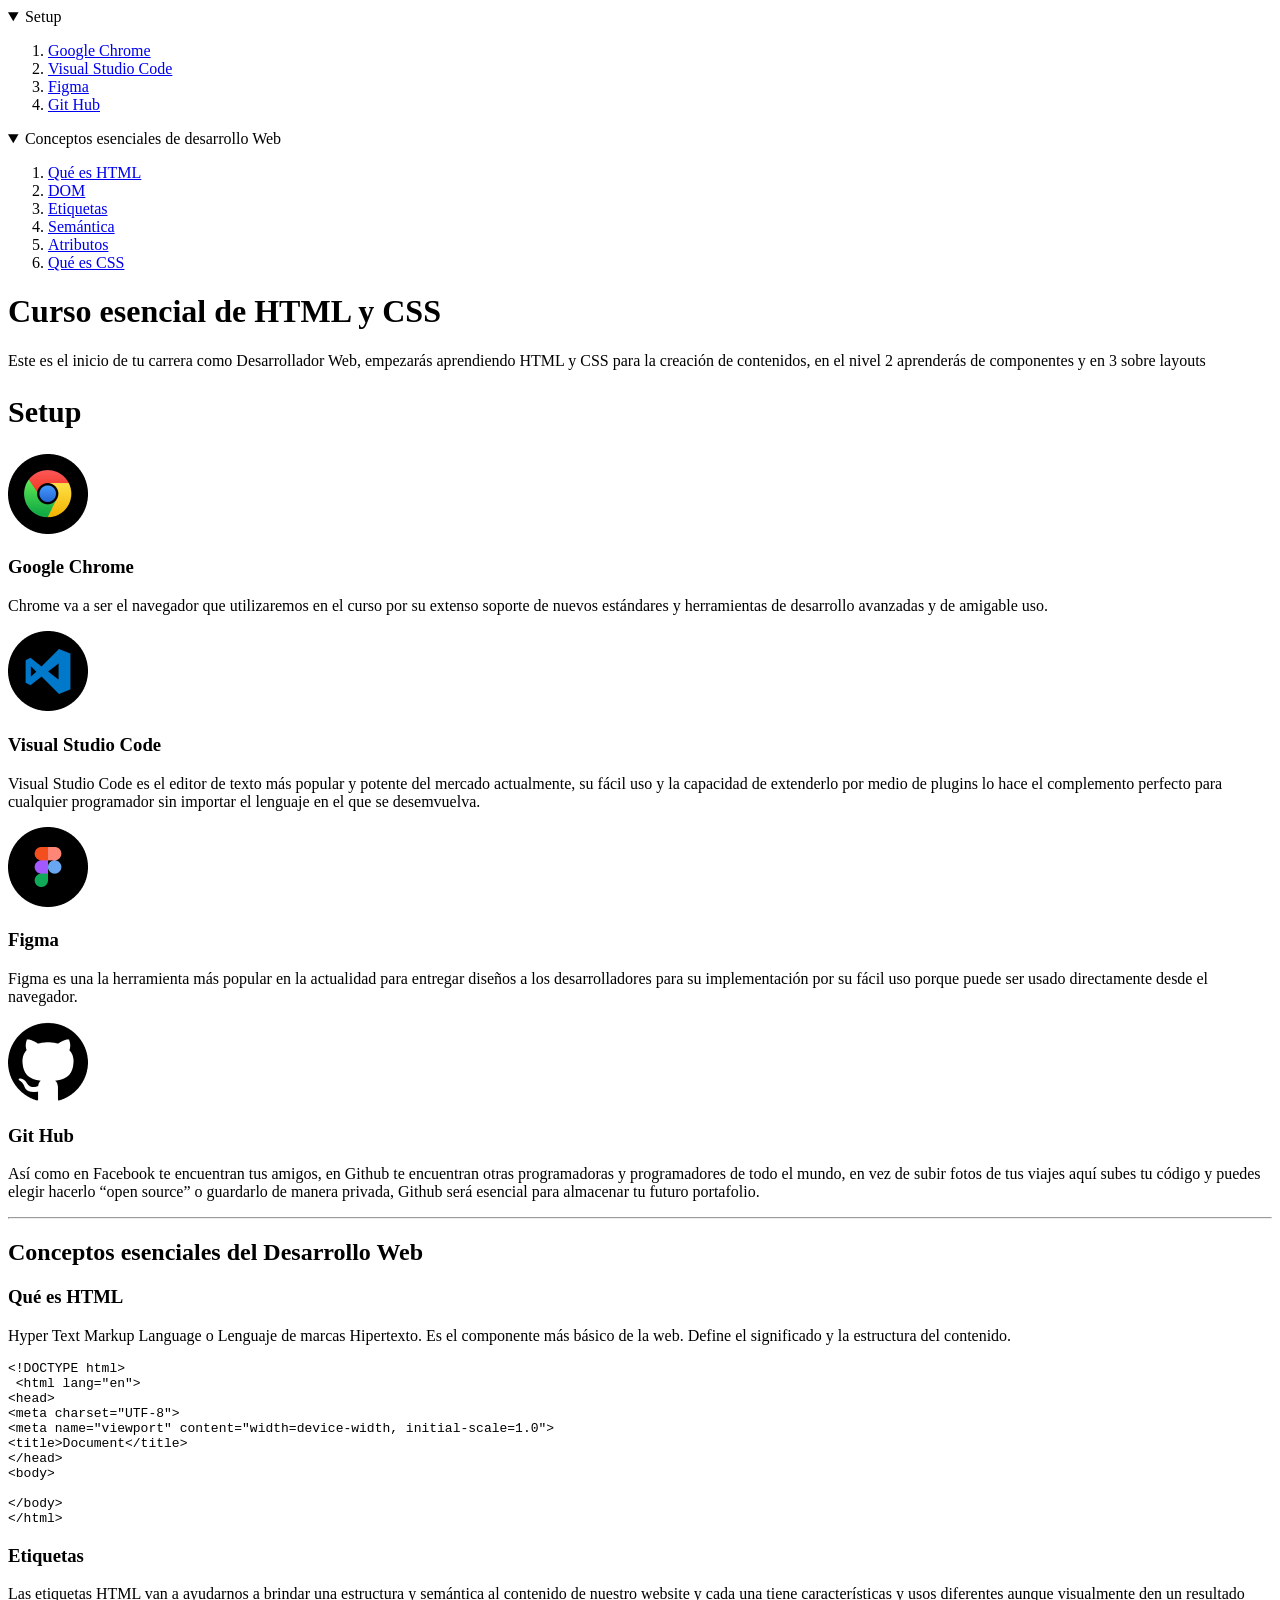
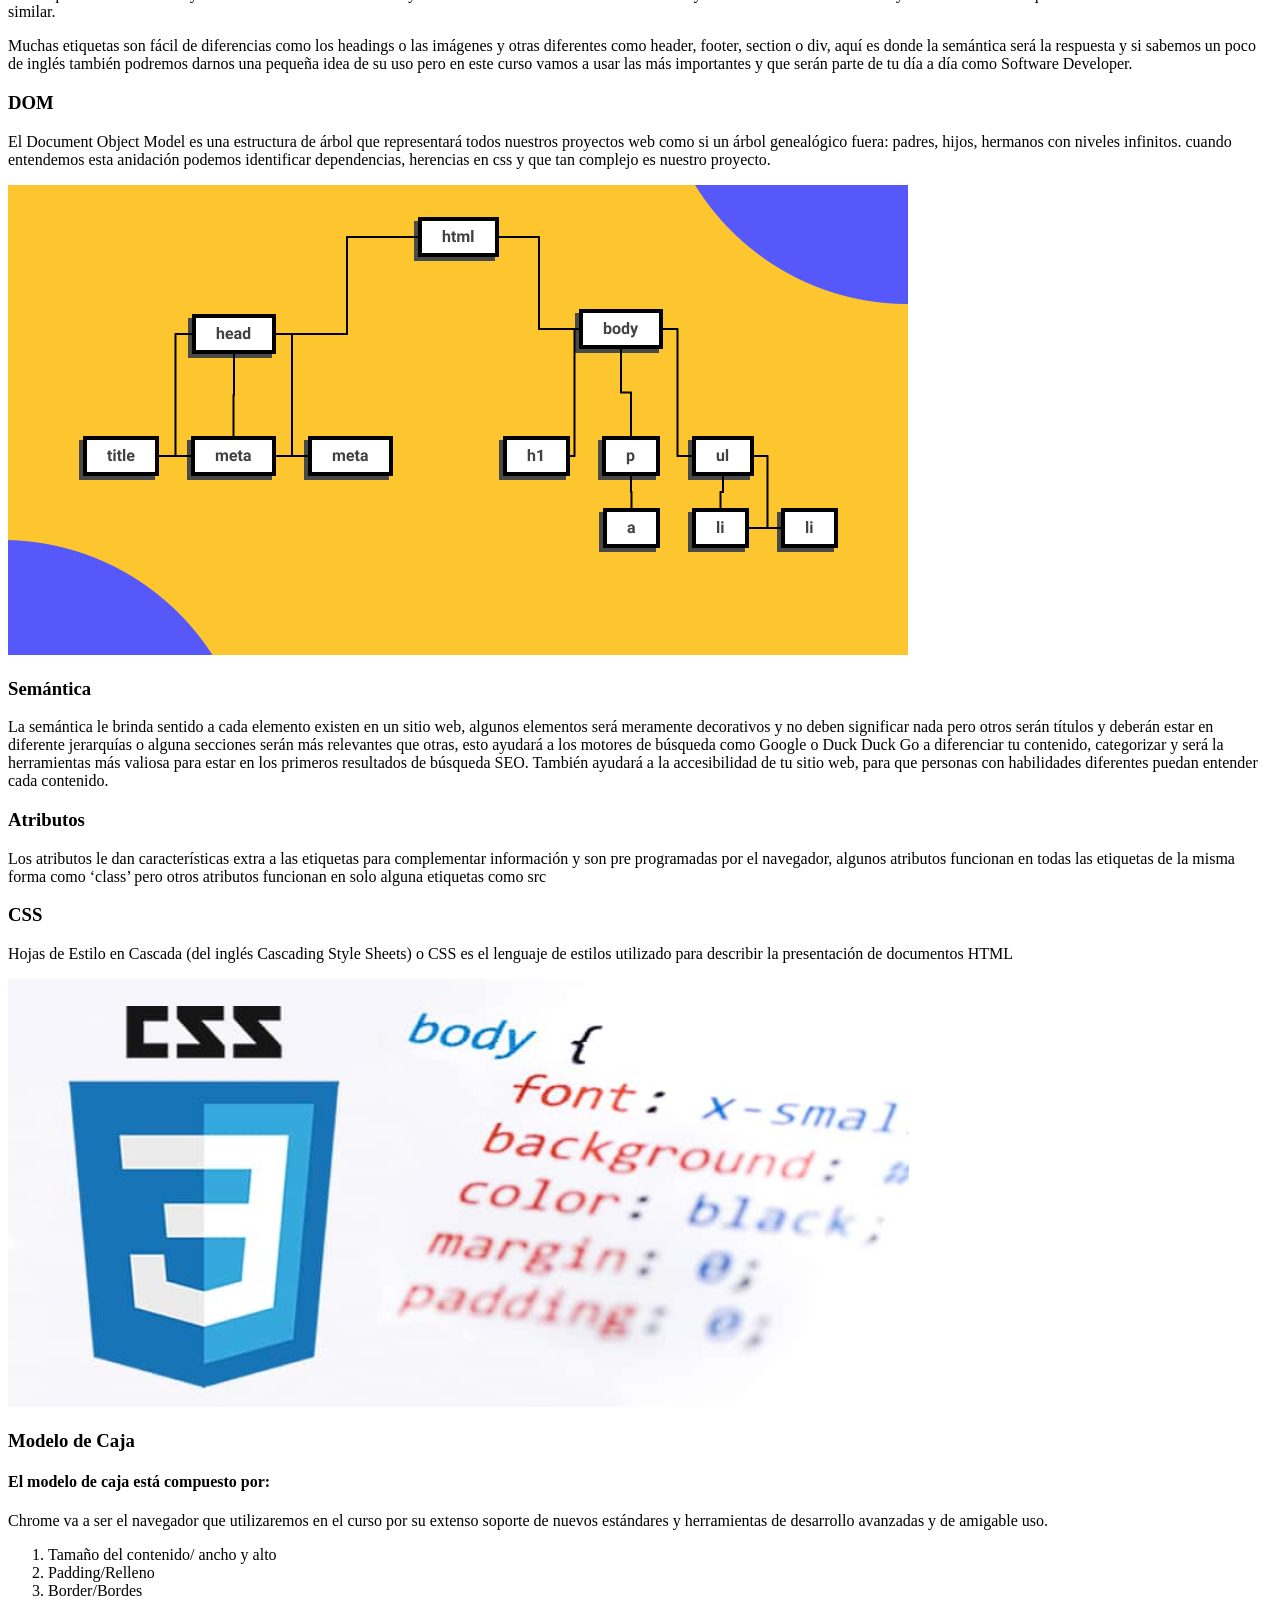
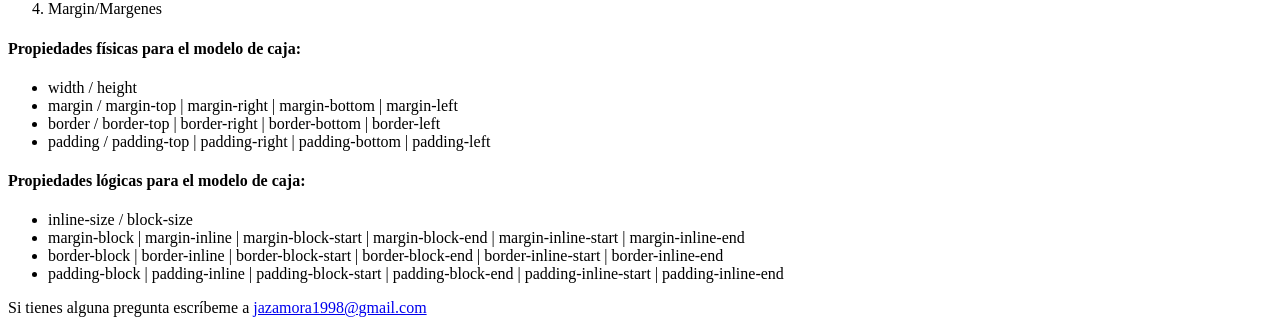
==== index.html @ 592b984d "Add files via upload" ====
<!DOCTYPE html>
<html lang="en">
<head>
    <meta charset="UTF-8">
    <meta name="viewport" content="width=device-width
    , initial-scale=1.0">
    <link rel="stylesheet" href="css/Styles.css">
    <title>El Blog de Julio</title>
</head>
<body>
    
    <header>
        <nav>
        <details open>
            <summary>
                Setup
            </summary>
                <ol>
                    <li>
                        <a href="#google-chrome">
                            Google Chrome
                        </a>
                    </li>
                    <li>
                        <a href="#VSC">
                            Visual Studio Code
                        </a>
                    </li>
                    <li>
                        <a href="#Figma">
                            Figma
                        </a>
                    </li>
                    <li>
                        <a href="#Github">
                            Git Hub
                        </a>
                    </li>
                </ol>
            </details>
            
            <details open>
                <summary>
                    Conceptos esenciales de desarrollo Web
                </summary>
                    <ol>
                        <li>
                            <a href="#html">
                                Qué es HTML</li>
                            </a>
                        <li>
                            <a href="#DOM">
                                DOM</li>
                            </a>
                        <li>
                            <a href="#etiquetas">
                                Etiquetas</li>
                            </a>
                        <li>
                            <a href="#semantica">
                                Semántica</li>
                            </a>
                        <li>
                            <a href="#atributos">
                                Atributos</li>
                            </a>
                        <li>
                            <a href="#CSS">
                                Qué es CSS</li>
                            </a>
                    </ol>
            </details>
        </nav>
    </header>

    <h1>
        Curso esencial de HTML y CSS
    </h1>
    <p>
        Este es el inicio de tu carrera como Desarrollador Web, empezarás aprendiendo HTML y CSS para la creación de contenidos, en el nivel 2 
        aprenderás de componentes y en 3 sobre layouts
    </p>
    <h2 style="font-size:30px">
        Setup
    </h2>
    
    <img src="images/google-chrome.png.png" alt="Logo de Google Chrome" title="Logo de Google Chrome">
    <h3 id="google-chrome">
        Google Chrome
    </h3>
    
    <p>
        Chrome va a ser el navegador que utilizaremos en el curso por su extenso soporte de nuevos estándares y herramientas de desarrollo avanzadas y de amigable uso.
    </p>
    
    <img src="images/visual-studio-code.png.png" alt="Logo de Visual Studio Code" title="Logo de Visual Studio Code">
    <h3 id="VSC">
        Visual Studio Code
    </h3>
    <p>Visual Studio Code es el editor de texto más popular y potente del mercado actualmente, su fácil uso y la capacidad de extenderlo por medio de plugins lo hace el complemento perfecto para cualquier programador sin importar el lenguaje en el que se desemvuelva.</p>
    
    <img src="images/fingma.png.png" alt="Logo de Figma" title="Logo de Figma">
    <h3 id="Figma">
        Figma
    </h3>
    <p>Figma es una la herramienta más popular en la actualidad para entregar diseños a los desarrolladores para su implementación por su fácil uso porque puede ser usado directamente desde el navegador.</p>    
    
    <img src="images/github.png.png" alt="Logo de Git Hub" title="Logo de Git Hub">
    <h3 id="Github">Git Hub</h3>
    <p>Así como en Facebook te encuentran tus amigos, en Github te encuentran otras programadoras y programadores de todo el mundo, en vez de subir fotos de tus viajes aquí subes tu código y puedes elegir hacerlo “open source” o guardarlo de manera privada, Github será esencial para almacenar tu futuro portafolio.</p>

    <hr>
    <h2>Conceptos esenciales del Desarrollo Web</h2>
    <h3 id="html">Qué es HTML</h3>
    <p>Hyper Text Markup Language o Lenguaje de marcas Hipertexto. Es el componente más básico de la web. Define el significado 
        y la estructura del contenido.</p>
    <pre>&lt;!DOCTYPE html&gt;
 &lt;html lang=&quot;en&quot;&gt;
&lt;head&gt;
&lt;meta charset=&quot;UTF-8&quot;&gt;
&lt;meta name=&quot;viewport&quot; content=&quot;width=device-width, initial-scale=1.0&quot;&gt;
&lt;title&gt;Document&lt;/title&gt;
&lt;/head&gt;
&lt;body&gt;
        
&lt;/body&gt;
&lt;/html&gt;</pre>
    <h3 id="etiquetas">Etiquetas</h3>
    <p>Las etiquetas HTML van a ayudarnos a brindar una estructura y semántica al contenido de nuestro website y cada una tiene características y usos diferentes aunque visualmente den un resultado similar.</p>
    <p>Muchas etiquetas son fácil de diferencias como los headings o las imágenes y otras diferentes como header, footer, section o div, aquí es donde la semántica será la respuesta y si sabemos un poco de inglés también podremos darnos una pequeña idea de su uso pero en este curso vamos a usar las más importantes y que serán parte de tu día a día como Software Developer.</p>
    <h3 id="DOM">DOM</h3>
    <p>El Document Object Model es una estructura de árbol que representará todos nuestros proyectos web como si un árbol genealógico fuera: padres, hijos, hermanos con niveles infinitos. cuando entendemos esta anidación podemos identificar dependencias, herencias en css y que tan complejo es nuestro proyecto.</p>
    <img src="images/dom.png" alt="Estructura DOM" title="Estructura DOM">
<h3 id="semantica">Semántica</h3>
<p>La semántica le brinda sentido a cada elemento existen en un sitio web, algunos elementos será meramente decorativos y no deben significar nada pero otros serán títulos y deberán estar en diferente jerarquías o alguna secciones serán más relevantes que otras, esto ayudará a los motores de búsqueda como Google o Duck Duck Go a diferenciar tu contenido, categorizar y será la herramientas más valiosa para estar en los primeros resultados de búsqueda SEO. También ayudará a la accesibilidad de tu sitio web, para que personas con habilidades diferentes puedan entender cada contenido.</p>
<h3 id="atributos">Atributos</h3>
<p>Los atributos le dan características extra a las etiquetas para complementar información y son pre programadas por el navegador, algunos atributos funcionan en todas las etiquetas de la misma forma como ‘class’ pero otros atributos funcionan en solo alguna etiquetas como src</p>
<h3 id="CSS">CSS</h3>
<p>Hojas de Estilo en Cascada (del inglés Cascading Style Sheets) o CSS es el lenguaje de estilos utilizado para describir la presentación de documentos HTML</p>
<img src="images/image 5.png" alt="CSS" title="CSS">

<h3>Modelo de Caja</h3>
<h4>El modelo de caja está compuesto por:
</h4>
<p>Chrome va a ser el navegador que utilizaremos en el curso por su extenso soporte de nuevos estándares y herramientas de desarrollo avanzadas y de amigable uso.</p>

<ol>
    <li>Tamaño del contenido/ ancho y alto</li>
    <li>Padding/Relleno</li>
    <li>Border/Bordes</li>
    <li>Margin/Margenes</li>
</ol>
<h4>Propiedades físicas para el modelo de caja:</h4>

<ul>
    <li>width / height</li>
    <li>margin / margin-top | margin-right | margin-bottom | margin-left</li>
    <li>border / border-top | border-right | border-bottom | border-left</li>
    <li>padding / padding-top | padding-right | padding-bottom | padding-left</li>
</ul>

<h4>Propiedades lógicas para el modelo de caja:</h4>
<ul>
    <li>inline-size / block-size</li>
    <li>margin-block | margin-inline | margin-block-start | margin-block-end | margin-inline-start | margin-inline-end</li>
    <li>border-block | border-inline | border-block-start | border-block-end | border-inline-start | border-inline-end</li>
    <li>padding-block | padding-inline | padding-block-start | padding-block-end | padding-inline-start | padding-inline-end</li>
</ul>

<p>Si tienes alguna pregunta escríbeme a 
    <a href="mailto:jazamora1998@gmail.com">jazamora1998@gmail.com</a>
</p>

</body>
</html>
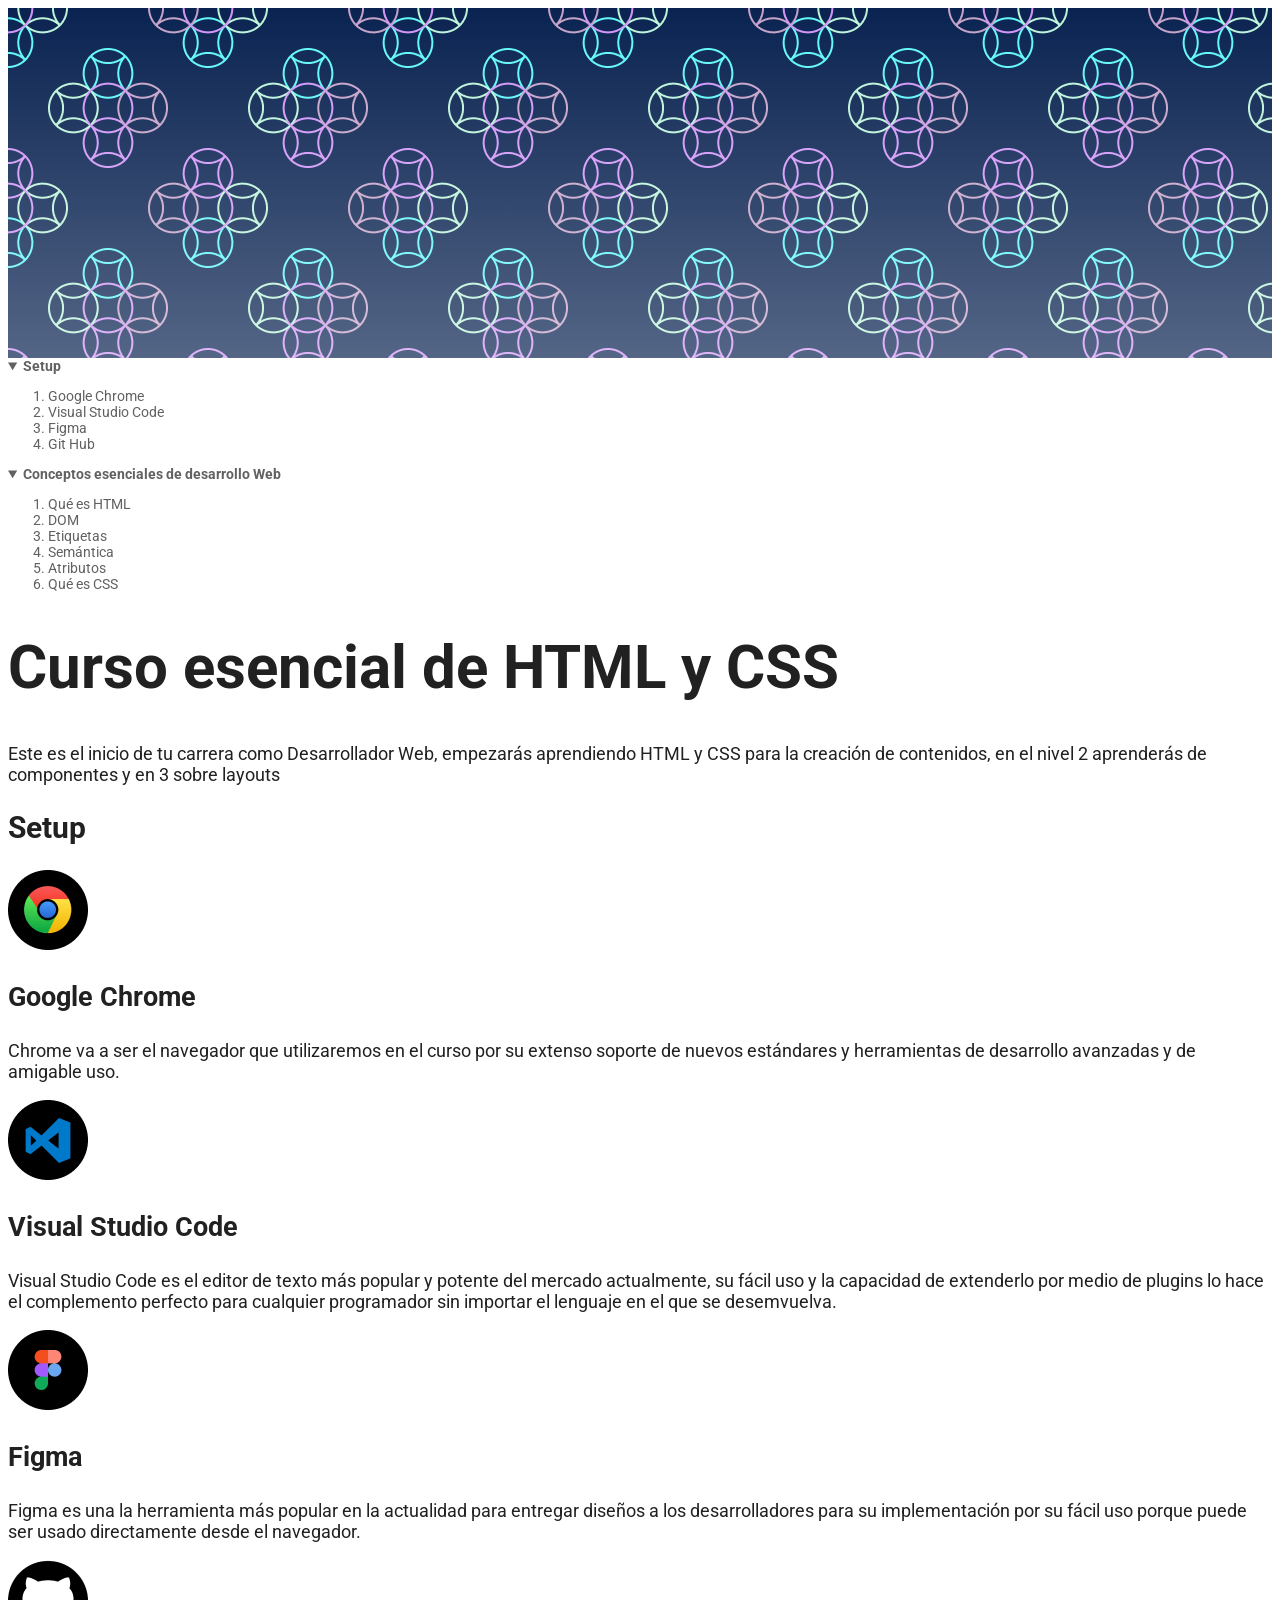
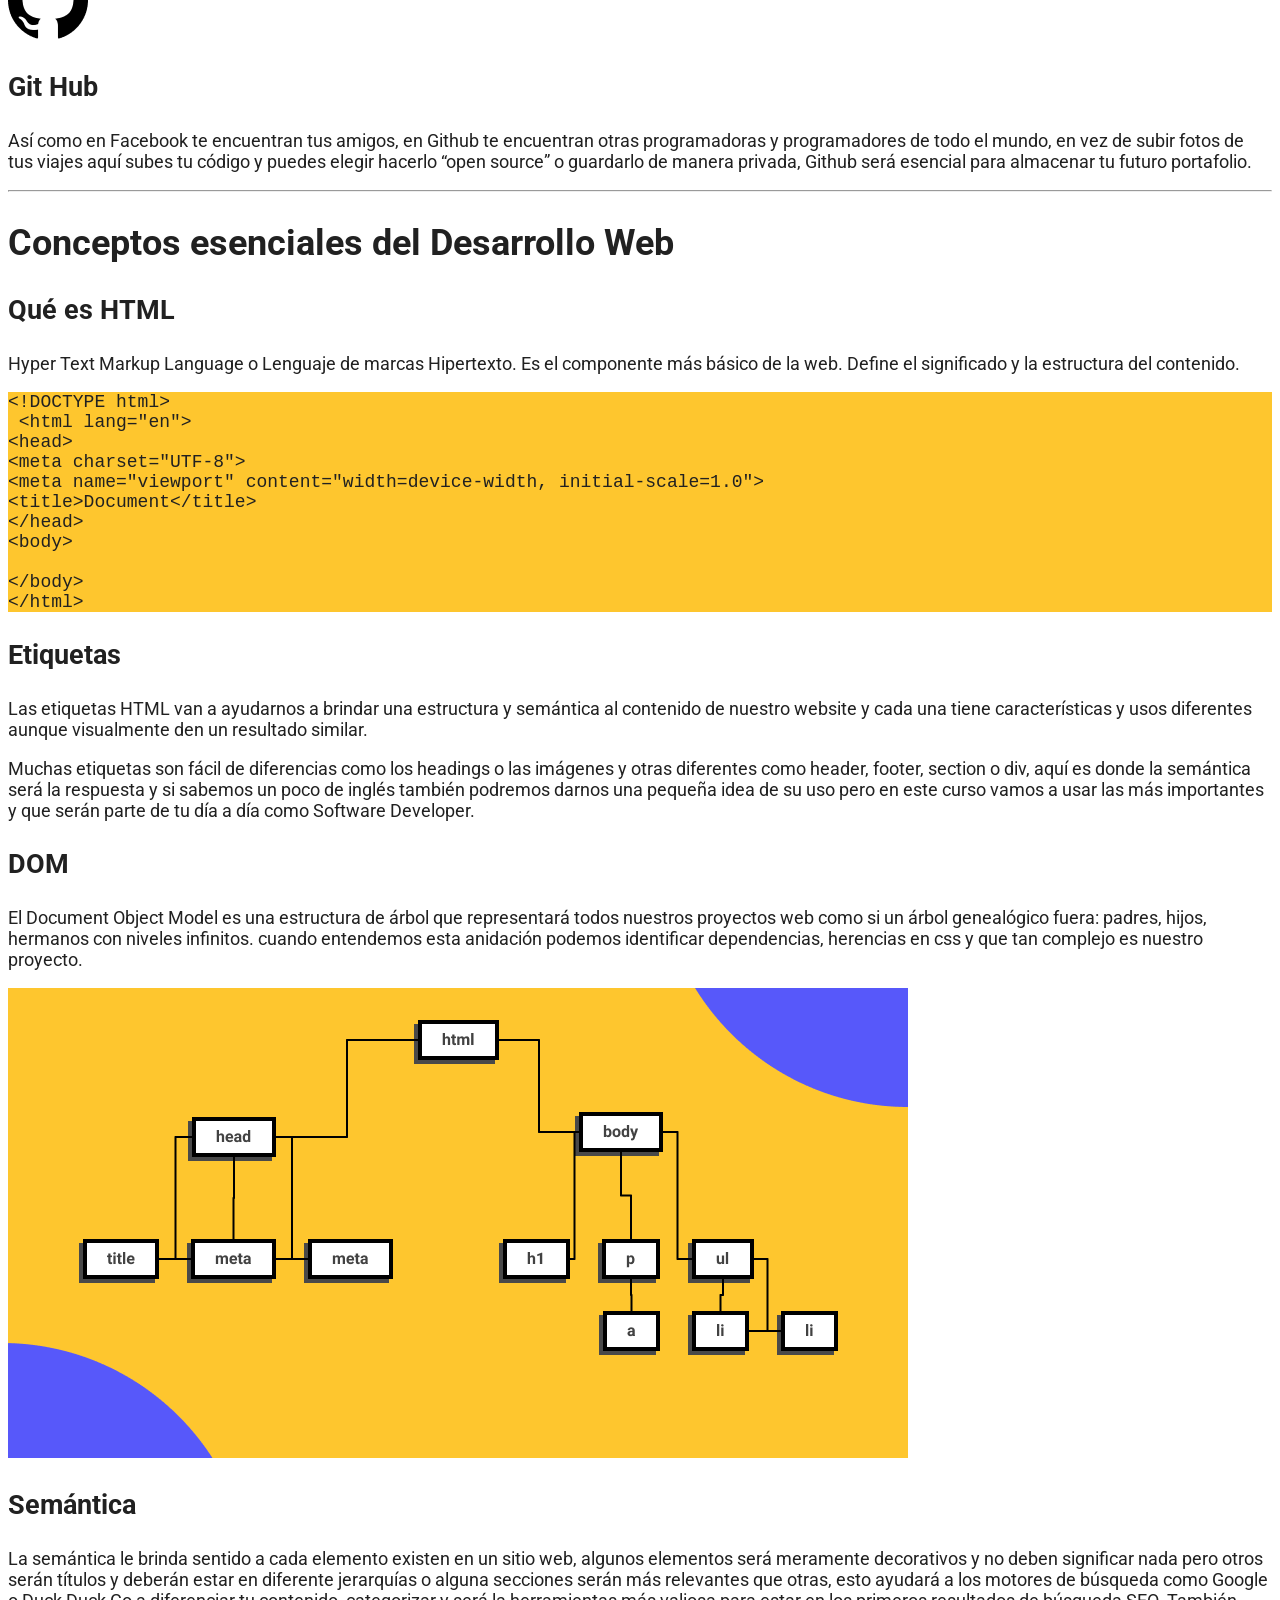
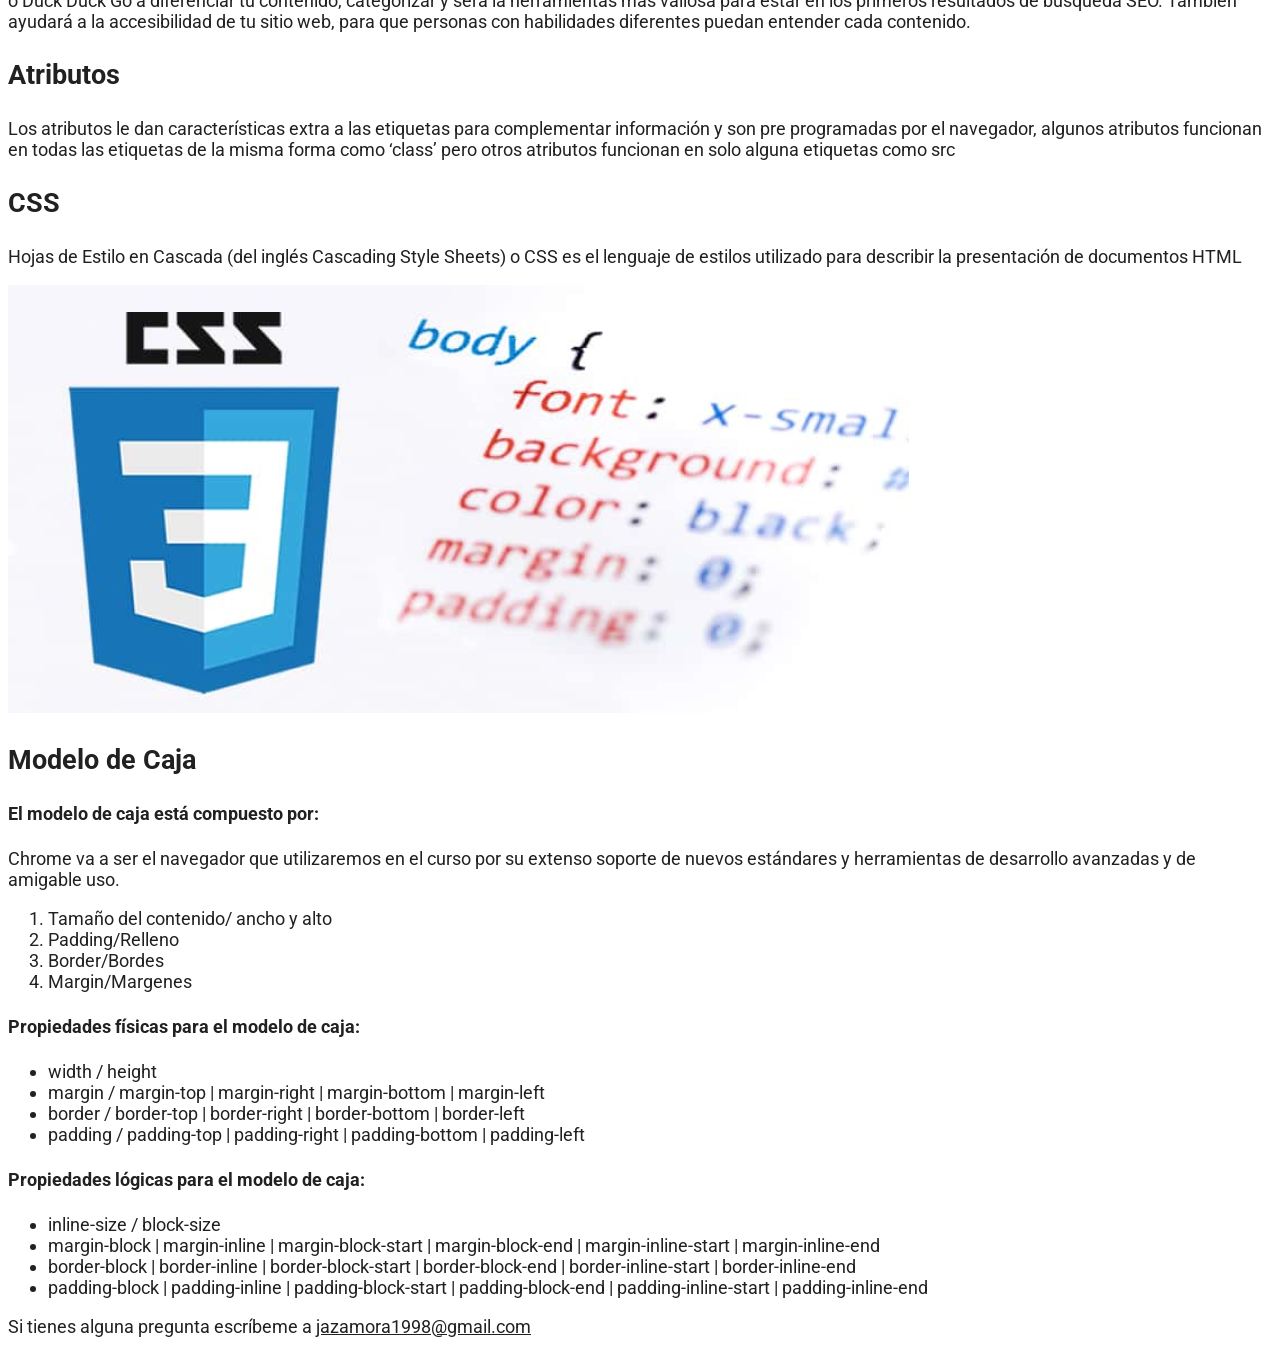
==== commit ff9f7c3c: "Add files via upload" ====
--- a/index.html
+++ b/index.html
@@ -5,10 +5,13 @@
     <meta name="viewport" content="width=device-width
     , initial-scale=1.0">
     <link rel="stylesheet" href="css/Styles.css">
+    <link rel="preconnect" href="https://fonts.googleapis.com">
+    <link rel="preconnect" href="https://fonts.gstatic.com" crossorigin>
+    <link href="https://fonts.googleapis.com/css2?family=Roboto:ital,wght@0,400;0,700;1,400;1,700&display=swap" rel="stylesheet">
     <title>El Blog de Julio</title>
 </head>
 <body>
-    
+    <div class="hero"></div>
     <header>
         <nav>
         <details open>
@@ -114,7 +117,7 @@
     <h3 id="html">Qué es HTML</h3>
     <p>Hyper Text Markup Language o Lenguaje de marcas Hipertexto. Es el componente más básico de la web. Define el significado 
         y la estructura del contenido.</p>
-    <pre>&lt;!DOCTYPE html&gt;
+<pre>&lt;!DOCTYPE html&gt;
  &lt;html lang=&quot;en&quot;&gt;
 &lt;head&gt;
 &lt;meta charset=&quot;UTF-8&quot;&gt;
@@ -124,7 +127,8 @@
 &lt;body&gt;
         
 &lt;/body&gt;
-&lt;/html&gt;</pre>
+&lt;/html&gt;
+</pre>
     <h3 id="etiquetas">Etiquetas</h3>
     <p>Las etiquetas HTML van a ayudarnos a brindar una estructura y semántica al contenido de nuestro website y cada una tiene características y usos diferentes aunque visualmente den un resultado similar.</p>
     <p>Muchas etiquetas son fácil de diferencias como los headings o las imágenes y otras diferentes como header, footer, section o div, aquí es donde la semántica será la respuesta y si sabemos un poco de inglés también podremos darnos una pequeña idea de su uso pero en este curso vamos a usar las más importantes y que serán parte de tu día a día como Software Developer.</p>
--- a/css/Styles.css
+++ b/css/Styles.css
@@ -0,0 +1,56 @@
+:root {
+    font-size: 18px;
+    --gray30: #212121;
+    --gray20: #212429;
+    --gray10: #616161;
+}
+
+body {
+    color: var(--gray30);
+    font-family: 'Roboto', sans-serif;
+}
+
+a {
+    color: var(--gray30);
+}
+
+header {
+    /*--gray10: red;*/
+    font-size: 14px;
+    color: var(--gray10);
+}
+
+header a {
+    color: var(--gray10);
+    text-decoration: none;
+}
+
+header a:hover {
+    color: var(--gray30);
+    
+}
+
+nav details summary {
+    font-weight: bold;
+}
+
+h1 {
+    font-size: 60px;
+}
+
+h2 {
+    font-size: 2em;
+}
+
+h3 {
+    font-size: 1.5em;
+}
+
+pre {
+    background: #FEC62E;
+}
+
+.hero {
+    background-image: linear-gradient(to top, rgba(255,255,255, .3), transparent), url('../images/pattern.png');
+    height: 350px;
+}
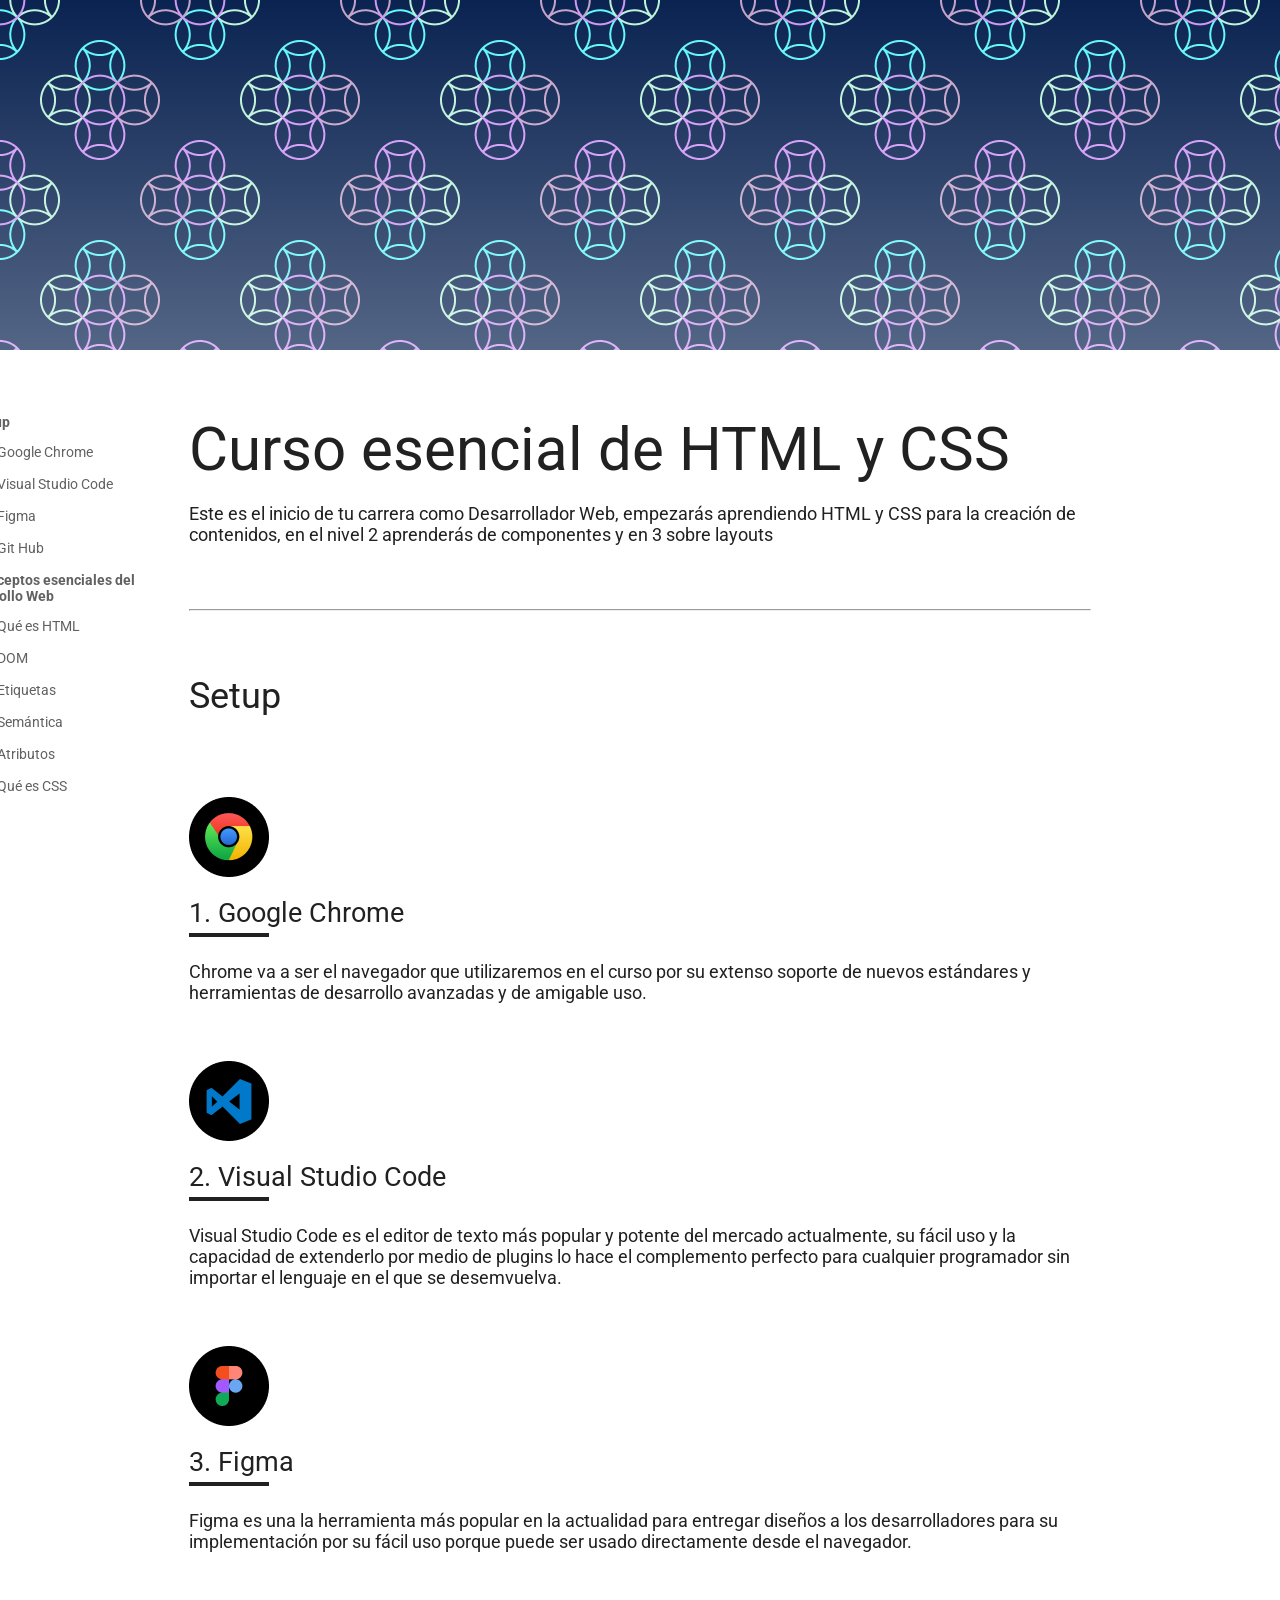
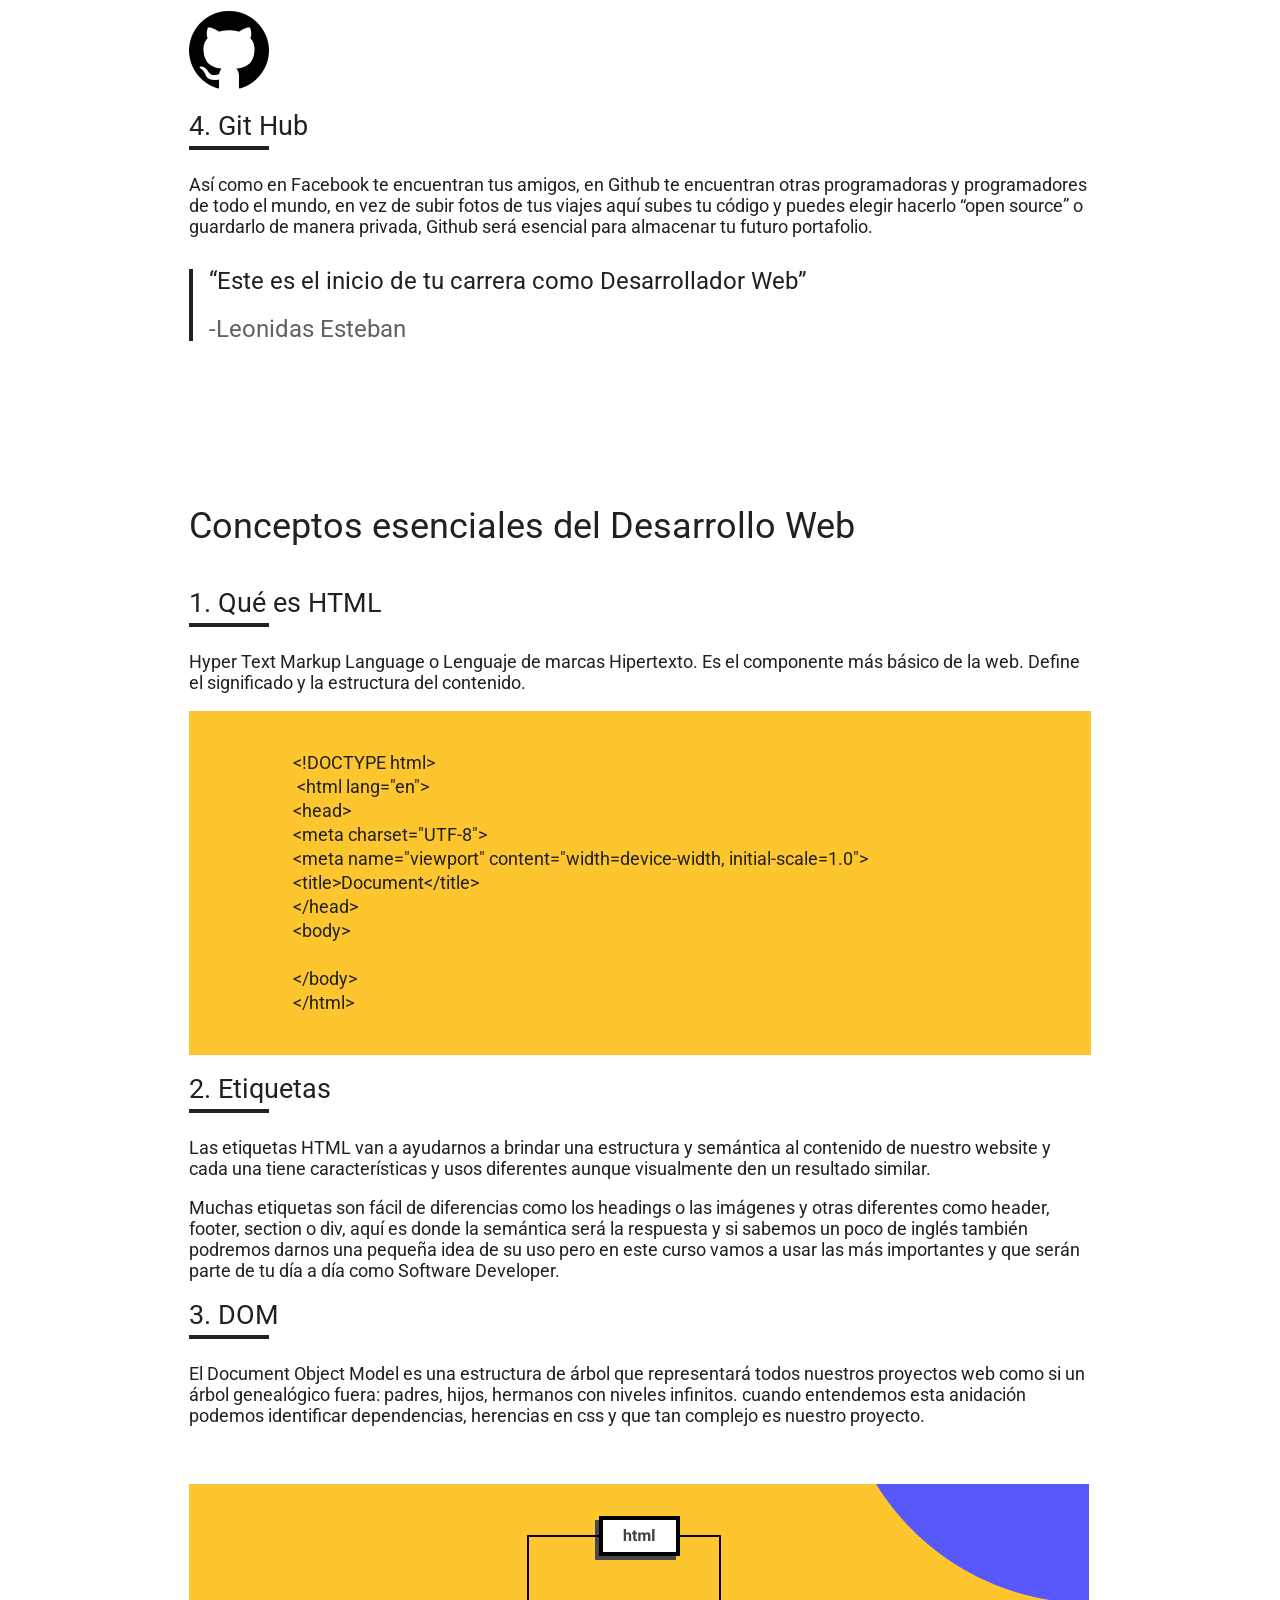
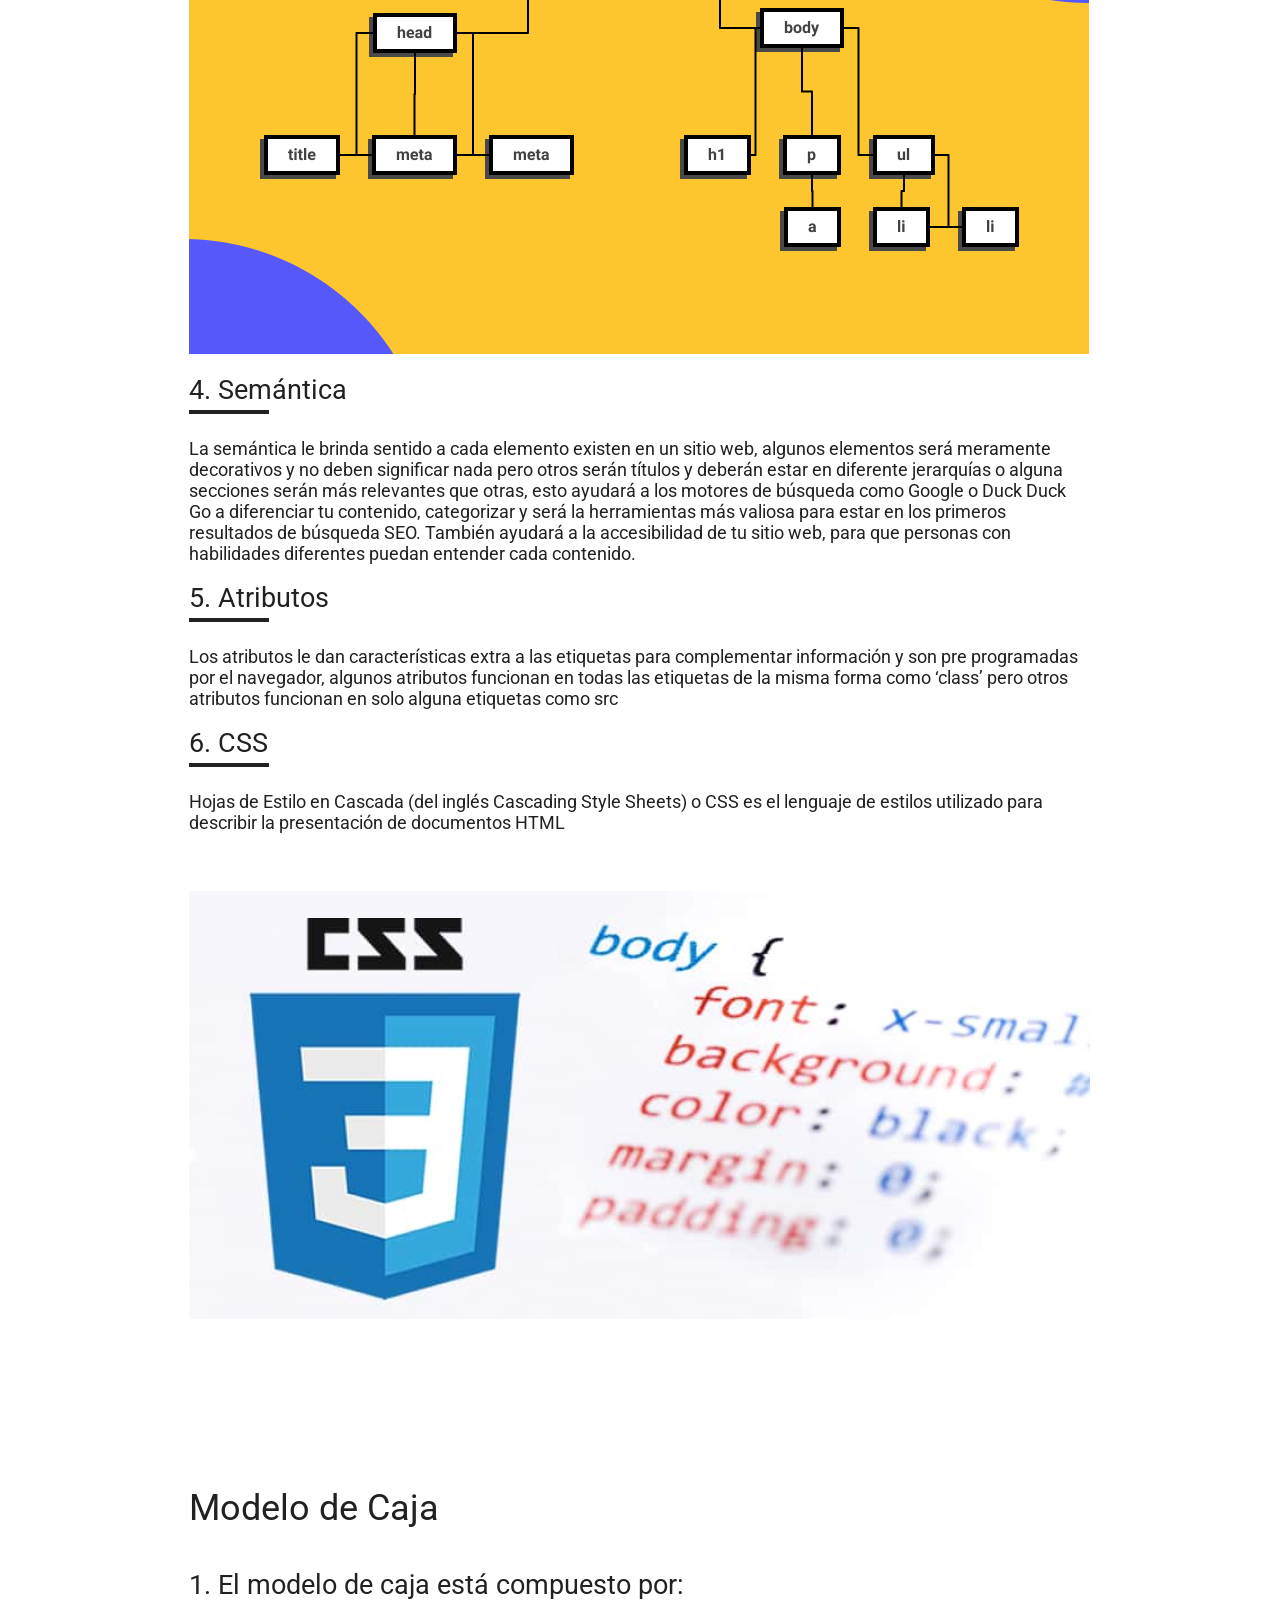
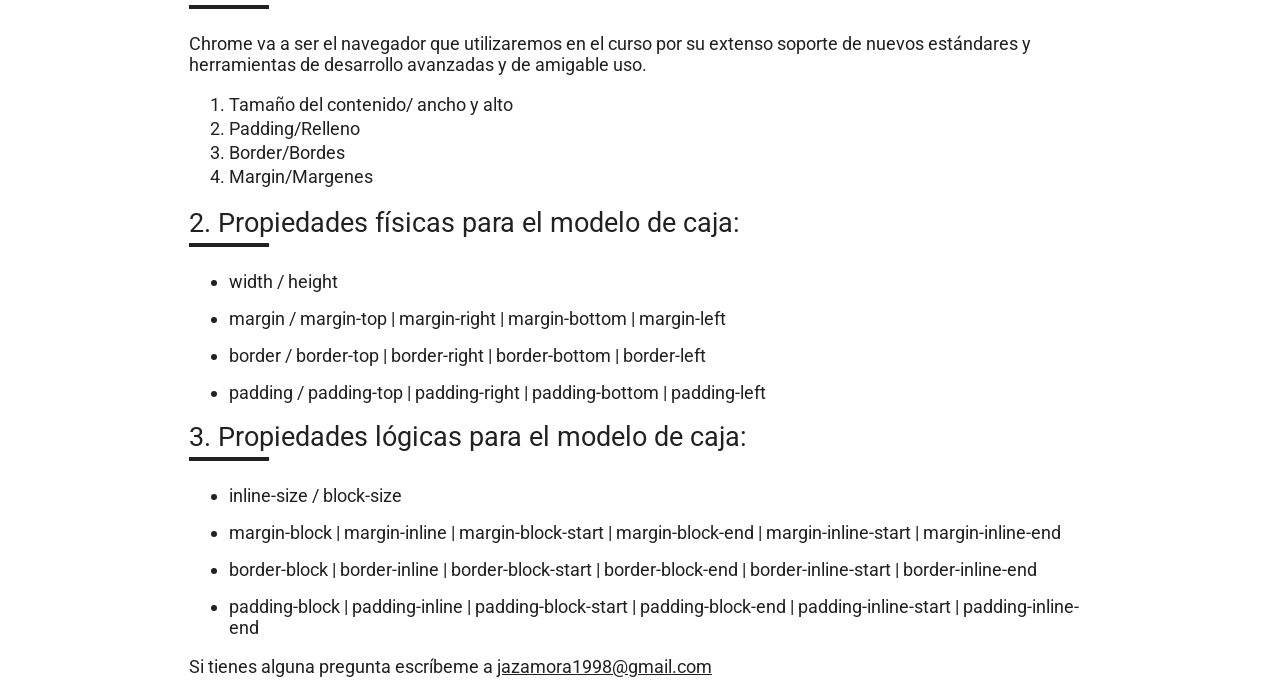
==== commit 65892529: "Position" ====
--- a/index.html
+++ b/index.html
@@ -4,7 +4,7 @@
     <meta charset="UTF-8">
     <meta name="viewport" content="width=device-width
     , initial-scale=1.0">
-    <link rel="stylesheet" href="css/Styles.css">
+    <link rel="stylesheet" href="css/Styles-physical.css">
     <link rel="preconnect" href="https://fonts.googleapis.com">
     <link rel="preconnect" href="https://fonts.gstatic.com" crossorigin>
     <link href="https://fonts.googleapis.com/css2?family=Roboto:ital,wght@0,400;0,700;1,400;1,700&display=swap" rel="stylesheet">
@@ -12,168 +12,193 @@
 </head>
 <body>
     <div class="hero"></div>
-    <header>
-        <nav>
-        <details open>
-            <summary>
-                Setup
-            </summary>
-                <ol>
-                    <li>
-                        <a href="#google-chrome">
-                            Google Chrome
-                        </a>
-                    </li>
-                    <li>
-                        <a href="#VSC">
-                            Visual Studio Code
-                        </a>
-                    </li>
-                    <li>
-                        <a href="#Figma">
-                            Figma
-                        </a>
-                    </li>
-                    <li>
-                        <a href="#Github">
-                            Git Hub
-                        </a>
-                    </li>
-                </ol>
-            </details>
+
+<div class="header">
+    <div class="wrapper">
+        <div class="header-content">
+            <header>
+                <nav>
+                <details open>
+                    <summary>
+                        Setup
+                    </summary>
+                        <ol>
+                            <li>
+                                <a href="#google-chrome">
+                                    Google Chrome
+                                </a>
+                            </li>
+                            <li>
+                                <a href="#VSC">
+                                    Visual Studio Code
+                                </a>
+                            </li>
+                            <li>
+                                <a href="#Figma">
+                                    Figma
+                                </a>
+                            </li>
+                            <li>
+                                <a href="#Github">
+                                    Git Hub
+                                </a>
+                            </li>
+                        </ol>
+                    </details>
+                    
+                    <details open>
+                        <summary>
+                            Conceptos esenciales del Desarrollo Web
+                        </summary>
+                            <ol>
+                                <li>
+                                    <a href="#html">
+                                        Qué es HTML</li>
+                                    </a>
+                                <li>
+                                    <a href="#DOM">
+                                        DOM</li>
+                                    </a>
+                                <li>
+                                    <a href="#etiquetas">
+                                        Etiquetas</li>
+                                    </a>
+                                <li>
+                                    <a href="#semantica">
+                                        Semántica</li>
+                                    </a>
+                                <li>
+                                    <a href="#atributos">
+                                        Atributos</li>
+                                    </a>
+                                <li>
+                                    <a href="#CSS">
+                                        Qué es CSS</li>
+                                    </a>
+                            </ol>
+                    </details>
+                </nav>
+            </header>
+        </div>
+    </div>
+</div>    
+    <main class="main">
+        <div class="wrapper">
+            <div class="main-content">
+                <h1>
+                    Curso esencial de HTML y CSS
+                </h1>
+                <p>
+                    Este es el inicio de tu carrera como Desarrollador Web, empezarás aprendiendo HTML y CSS para la creación de contenidos, en el nivel 2 
+                    aprenderás de componentes y en 3 sobre layouts
+                </p>      
+                <hr>
+                <section class="section-content">
+        
+                    <h2>
+                        Setup
+                    </h2>
+                    
+                    <img src="images/google-chrome.png.png" alt="Logo de Google Chrome" title="Logo de Google Chrome">
+                    <h3 id="google-chrome">
+                        Google Chrome
+                    </h3>
+                    
+                    <p>
+                        Chrome va a ser el navegador que utilizaremos en el curso por su extenso soporte de nuevos estándares y herramientas de desarrollo avanzadas y de amigable uso.
+                    </p>
+                    
+                    <img src="images/visual-studio-code.png.png" alt="Logo de Visual Studio Code" title="Logo de Visual Studio Code">
+                    <h3 id="VSC">
+                        Visual Studio Code
+                    </h3>
+                    <p>Visual Studio Code es el editor de texto más popular y potente del mercado actualmente, su fácil uso y la capacidad de extenderlo por medio de plugins lo hace el complemento perfecto para cualquier programador sin importar el lenguaje en el que se desemvuelva.</p>
+                    
+                    <img src="images/fingma.png.png" alt="Logo de Figma" title="Logo de Figma">
+                    <h3 id="Figma">
+                        Figma
+                    </h3>
+                    <p>Figma es una la herramienta más popular en la actualidad para entregar diseños a los desarrolladores para su implementación por su fácil uso porque puede ser usado directamente desde el navegador.</p>    
+                    
+                    <img src="images/github.png.png" alt="Logo de Git Hub" title="Logo de Git Hub">
+                    <h3 id="Github">Git Hub</h3>
+                    <p>Así como en Facebook te encuentran tus amigos, en Github te encuentran otras programadoras y programadores de todo el mundo, en vez de subir fotos de tus viajes aquí subes tu código y puedes elegir hacerlo “open source” o guardarlo de manera privada, Github será esencial para almacenar tu futuro portafolio.</p>
+                    <blockquote>
+                        <p>“Este es el inicio de tu carrera como Desarrollador Web”</p>
+                        <p><span>Leonidas Esteban</span></p>
+                        
+                    </blockquote>
+                    
+                </section>
+                <hr>
+                <section class="section-content">
+        
+                    <h2>Conceptos esenciales del Desarrollo Web</h2>
+                    <h3 id="html">Qué es HTML</h3>
+                    <p>Hyper Text Markup Language o Lenguaje de marcas Hipertexto. Es el componente más básico de la web. Define el significado 
+                        y la estructura del contenido.</p>
+                <pre>
+                &lt;!DOCTYPE html&gt;
+                 &lt;html lang=&quot;en&quot;&gt;
+                &lt;head&gt;
+                &lt;meta charset=&quot;UTF-8&quot;&gt;
+                &lt;meta name=&quot;viewport&quot; content=&quot;width=device-width, initial-scale=1.0&quot;&gt;
+                &lt;title&gt;Document&lt;/title&gt;
+                &lt;/head&gt;
+                &lt;body&gt;
+        
+                &lt;/body&gt;
+                &lt;/html&gt;</pre>
+                    <h3 id="etiquetas">Etiquetas</h3>
+                    <p>Las etiquetas HTML van a ayudarnos a brindar una estructura y semántica al contenido de nuestro website y cada una tiene características y usos diferentes aunque visualmente den un resultado similar.</p>
+                    <p>Muchas etiquetas son fácil de diferencias como los headings o las imágenes y otras diferentes como header, footer, section o div, aquí es donde la semántica será la respuesta y si sabemos un poco de inglés también podremos darnos una pequeña idea de su uso pero en este curso vamos a usar las más importantes y que serán parte de tu día a día como Software Developer.</p>
+                    <h3 id="DOM">DOM</h3>
+                    <p>El Document Object Model es una estructura de árbol que representará todos nuestros proyectos web como si un árbol genealógico fuera: padres, hijos, hermanos con niveles infinitos. cuando entendemos esta anidación podemos identificar dependencias, herencias en css y que tan complejo es nuestro proyecto.</p>
+                    <img src="images/dom.png" alt="Estructura DOM" title="Estructura DOM">
+                <h3 id="semantica">Semántica</h3>
+                <p>La semántica le brinda sentido a cada elemento existen en un sitio web, algunos elementos será meramente decorativos y no deben significar nada pero otros serán títulos y deberán estar en diferente jerarquías o alguna secciones serán más relevantes que otras, esto ayudará a los motores de búsqueda como Google o Duck Duck Go a diferenciar tu contenido, categorizar y será la herramientas más valiosa para estar en los primeros resultados de búsqueda SEO. También ayudará a la accesibilidad de tu sitio web, para que personas con habilidades diferentes puedan entender cada contenido.</p>
+                <h3 id="atributos">Atributos</h3>
+                <p>Los atributos le dan características extra a las etiquetas para complementar información y son pre programadas por el navegador, algunos atributos funcionan en todas las etiquetas de la misma forma como ‘class’ pero otros atributos funcionan en solo alguna etiquetas como src</p>
+                <h3 id="CSS">CSS</h3>
+                <p>Hojas de Estilo en Cascada (del inglés Cascading Style Sheets) o CSS es el lenguaje de estilos utilizado para describir la presentación de documentos HTML</p>
+                <img src="images/image 5.png" alt="CSS" title="CSS">
+                </section>
+                <section class="section-content">
+        
+                    <h2>Modelo de Caja</h2>
+                    <h3>El modelo de caja está compuesto por:
+                    </h3>
+                    <p>Chrome va a ser el navegador que utilizaremos en el curso por su extenso soporte de nuevos estándares y herramientas de desarrollo avanzadas y de amigable uso.</p>
+                    
+                    <ol>
+                        <li>Tamaño del contenido/ ancho y alto</li>
+                        <li>Padding/Relleno</li>
+                        <li>Border/Bordes</li>
+                        <li>Margin/Margenes</li>
+                    </ol>
+                    <h3>Propiedades físicas para el modelo de caja:</h3>
+                    
+                    <ul>
+                        <li>width / height</li>
+                        <li>margin / margin-top | margin-right | margin-bottom | margin-left</li>
+                        <li>border / border-top | border-right | border-bottom | border-left</li>
+                        <li>padding / padding-top | padding-right | padding-bottom | padding-left</li>
+                    </ul>
+                    
+                    <h3>Propiedades lógicas para el modelo de caja:</h3>
+                    <ul>
+                        <li>inline-size / block-size</li>
+                        <li>margin-block | margin-inline | margin-block-start | margin-block-end | margin-inline-start | margin-inline-end</li>
+                        <li>border-block | border-inline | border-block-start | border-block-end | border-inline-start | border-inline-end</li>
+                        <li>padding-block | padding-inline | padding-block-start | padding-block-end | padding-inline-start | padding-inline-end</li>
+                    </ul>
+                </section>
             
-            <details open>
-                <summary>
-                    Conceptos esenciales de desarrollo Web
-                </summary>
-                    <ol>
-                        <li>
-                            <a href="#html">
-                                Qué es HTML</li>
-                            </a>
-                        <li>
-                            <a href="#DOM">
-                                DOM</li>
-                            </a>
-                        <li>
-                            <a href="#etiquetas">
-                                Etiquetas</li>
-                            </a>
-                        <li>
-                            <a href="#semantica">
-                                Semántica</li>
-                            </a>
-                        <li>
-                            <a href="#atributos">
-                                Atributos</li>
-                            </a>
-                        <li>
-                            <a href="#CSS">
-                                Qué es CSS</li>
-                            </a>
-                    </ol>
-            </details>
-        </nav>
-    </header>
-
-    <h1>
-        Curso esencial de HTML y CSS
-    </h1>
-    <p>
-        Este es el inicio de tu carrera como Desarrollador Web, empezarás aprendiendo HTML y CSS para la creación de contenidos, en el nivel 2 
-        aprenderás de componentes y en 3 sobre layouts
-    </p>
-    <h2 style="font-size:30px">
-        Setup
-    </h2>
-    
-    <img src="images/google-chrome.png.png" alt="Logo de Google Chrome" title="Logo de Google Chrome">
-    <h3 id="google-chrome">
-        Google Chrome
-    </h3>
-    
-    <p>
-        Chrome va a ser el navegador que utilizaremos en el curso por su extenso soporte de nuevos estándares y herramientas de desarrollo avanzadas y de amigable uso.
-    </p>
-    
-    <img src="images/visual-studio-code.png.png" alt="Logo de Visual Studio Code" title="Logo de Visual Studio Code">
-    <h3 id="VSC">
-        Visual Studio Code
-    </h3>
-    <p>Visual Studio Code es el editor de texto más popular y potente del mercado actualmente, su fácil uso y la capacidad de extenderlo por medio de plugins lo hace el complemento perfecto para cualquier programador sin importar el lenguaje en el que se desemvuelva.</p>
-    
-    <img src="images/fingma.png.png" alt="Logo de Figma" title="Logo de Figma">
-    <h3 id="Figma">
-        Figma
-    </h3>
-    <p>Figma es una la herramienta más popular en la actualidad para entregar diseños a los desarrolladores para su implementación por su fácil uso porque puede ser usado directamente desde el navegador.</p>    
-    
-    <img src="images/github.png.png" alt="Logo de Git Hub" title="Logo de Git Hub">
-    <h3 id="Github">Git Hub</h3>
-    <p>Así como en Facebook te encuentran tus amigos, en Github te encuentran otras programadoras y programadores de todo el mundo, en vez de subir fotos de tus viajes aquí subes tu código y puedes elegir hacerlo “open source” o guardarlo de manera privada, Github será esencial para almacenar tu futuro portafolio.</p>
-
-    <hr>
-    <h2>Conceptos esenciales del Desarrollo Web</h2>
-    <h3 id="html">Qué es HTML</h3>
-    <p>Hyper Text Markup Language o Lenguaje de marcas Hipertexto. Es el componente más básico de la web. Define el significado 
-        y la estructura del contenido.</p>
-<pre>&lt;!DOCTYPE html&gt;
- &lt;html lang=&quot;en&quot;&gt;
-&lt;head&gt;
-&lt;meta charset=&quot;UTF-8&quot;&gt;
-&lt;meta name=&quot;viewport&quot; content=&quot;width=device-width, initial-scale=1.0&quot;&gt;
-&lt;title&gt;Document&lt;/title&gt;
-&lt;/head&gt;
-&lt;body&gt;
-        
-&lt;/body&gt;
-&lt;/html&gt;
-</pre>
-    <h3 id="etiquetas">Etiquetas</h3>
-    <p>Las etiquetas HTML van a ayudarnos a brindar una estructura y semántica al contenido de nuestro website y cada una tiene características y usos diferentes aunque visualmente den un resultado similar.</p>
-    <p>Muchas etiquetas son fácil de diferencias como los headings o las imágenes y otras diferentes como header, footer, section o div, aquí es donde la semántica será la respuesta y si sabemos un poco de inglés también podremos darnos una pequeña idea de su uso pero en este curso vamos a usar las más importantes y que serán parte de tu día a día como Software Developer.</p>
-    <h3 id="DOM">DOM</h3>
-    <p>El Document Object Model es una estructura de árbol que representará todos nuestros proyectos web como si un árbol genealógico fuera: padres, hijos, hermanos con niveles infinitos. cuando entendemos esta anidación podemos identificar dependencias, herencias en css y que tan complejo es nuestro proyecto.</p>
-    <img src="images/dom.png" alt="Estructura DOM" title="Estructura DOM">
-<h3 id="semantica">Semántica</h3>
-<p>La semántica le brinda sentido a cada elemento existen en un sitio web, algunos elementos será meramente decorativos y no deben significar nada pero otros serán títulos y deberán estar en diferente jerarquías o alguna secciones serán más relevantes que otras, esto ayudará a los motores de búsqueda como Google o Duck Duck Go a diferenciar tu contenido, categorizar y será la herramientas más valiosa para estar en los primeros resultados de búsqueda SEO. También ayudará a la accesibilidad de tu sitio web, para que personas con habilidades diferentes puedan entender cada contenido.</p>
-<h3 id="atributos">Atributos</h3>
-<p>Los atributos le dan características extra a las etiquetas para complementar información y son pre programadas por el navegador, algunos atributos funcionan en todas las etiquetas de la misma forma como ‘class’ pero otros atributos funcionan en solo alguna etiquetas como src</p>
-<h3 id="CSS">CSS</h3>
-<p>Hojas de Estilo en Cascada (del inglés Cascading Style Sheets) o CSS es el lenguaje de estilos utilizado para describir la presentación de documentos HTML</p>
-<img src="images/image 5.png" alt="CSS" title="CSS">
-
-<h3>Modelo de Caja</h3>
-<h4>El modelo de caja está compuesto por:
-</h4>
-<p>Chrome va a ser el navegador que utilizaremos en el curso por su extenso soporte de nuevos estándares y herramientas de desarrollo avanzadas y de amigable uso.</p>
-
-<ol>
-    <li>Tamaño del contenido/ ancho y alto</li>
-    <li>Padding/Relleno</li>
-    <li>Border/Bordes</li>
-    <li>Margin/Margenes</li>
-</ol>
-<h4>Propiedades físicas para el modelo de caja:</h4>
-
-<ul>
-    <li>width / height</li>
-    <li>margin / margin-top | margin-right | margin-bottom | margin-left</li>
-    <li>border / border-top | border-right | border-bottom | border-left</li>
-    <li>padding / padding-top | padding-right | padding-bottom | padding-left</li>
-</ul>
-
-<h4>Propiedades lógicas para el modelo de caja:</h4>
-<ul>
-    <li>inline-size / block-size</li>
-    <li>margin-block | margin-inline | margin-block-start | margin-block-end | margin-inline-start | margin-inline-end</li>
-    <li>border-block | border-inline | border-block-start | border-block-end | border-inline-start | border-inline-end</li>
-    <li>padding-block | padding-inline | padding-block-start | padding-block-end | padding-inline-start | padding-inline-end</li>
-</ul>
-
-<p>Si tienes alguna pregunta escríbeme a 
-    <a href="mailto:jazamora1998@gmail.com">jazamora1998@gmail.com</a>
-</p>
-
+            <p>Si tienes alguna pregunta escríbeme a 
+                <a href="mailto:jazamora1998@gmail.com">jazamora1998@gmail.com</a>
+            </p>
+            </div>
+        </div>
+    </main>
 </body>
 </html>
--- a/css/Styles-physical.css
+++ b/css/Styles-physical.css
@@ -0,0 +1,173 @@
+:root {
+    font-size: 18px;
+    --gray30: #212121;
+    --gray20: #212429;
+    --gray10: #616161;
+}
+
+body {
+    color: var(--gray30);
+    font-family: 'Roboto', sans-serif;
+    margin: 0;
+}
+
+a {
+    color: var(--gray30);
+}
+
+header {
+    /*--gray10: red;*/
+    font-size: 14px;
+    width: 188px;
+    color: var(--gray10);
+    position: absolute;
+    top: 64px;
+    left: -232px;
+    z-index: 1;
+}
+
+header a {
+    color: var(--gray10);
+    text-decoration: none;
+}
+
+header a:hover {
+    color: var(--gray30);
+    
+}
+
+header li {
+    margin-bottom: 16px;
+}
+
+nav details summary {
+    font-weight: bold;
+}
+
+h1 {
+    font-size: 60px;
+    margin-top: 64px;
+    margin-bottom: 16px;
+    font-weight: normal;
+}
+
+/*h1 ~ p {
+    margin-bottom: 64px;
+}*/
+
+hr {
+    margin: 64px 0;
+}
+
+h2 {
+    font-size: 2em;
+    margin: 64px 0 40px;
+    font-weight: normal;
+}
+
+h3 {
+    font-size: 1.5em;
+    margin-top: 16px;
+    margin-bottom: 24px;
+    font-weight: normal;
+    position: sticky;
+    top: 0;
+    background: white;
+}
+
+pre {
+    background: #FEC62E;
+    padding: 40px;
+    font-family: 'Roboto';
+    line-height: 24px;
+
+}
+
+blockquote {
+    font-size: 24px;
+    margin: 32px 0;
+    padding-left: 16px;
+    line-height: 24px;
+    border-left: 4px solid var(--gray30);
+}
+
+blockquote span {
+    color: var(--gray10);
+}
+
+blockquote span::before {
+    content: '-';
+}
+
+.header {
+    position: sticky;
+    top: 0;
+}
+
+.header-content {
+    position: relative;
+}
+
+.main-content {
+    background: white;
+}
+
+.wrapper {
+    width: 902px;
+    margin: auto;
+}
+
+
+.hero {
+    background-image: linear-gradient(to top, rgba(255,255,255, .3), transparent), url('../images/pattern.png');
+    height: 350px;
+}
+
+.section-content {
+    margin-top: 164px;
+    position:relative;
+}
+
+.section-content:first-of-type {
+    margin: 0;
+}
+
+.section-content img {
+    margin-top: 40px;
+}
+
+.section-content + hr {
+    display: none;
+}
+
+.section-content ul li {
+    margin-bottom: 16px;
+}
+
+.section-content ol li {
+    line-height: 24px;
+}
+
+.section-content {
+    counter-reset: titleList;
+}
+
+.section-content h3 {
+    counter-increment: titleList;
+    padding-bottom: 8px;
+}
+
+.section-content h3::before {
+    content: counter(titleList, decimal)". ";
+}
+
+.section-content h3::after {
+    content: '';
+    width: 80px;
+    height: 4px;
+    background: var(--gray30);
+    display: inline-block;
+    position: absolute;
+    left: 0;
+    bottom: 0;
+}
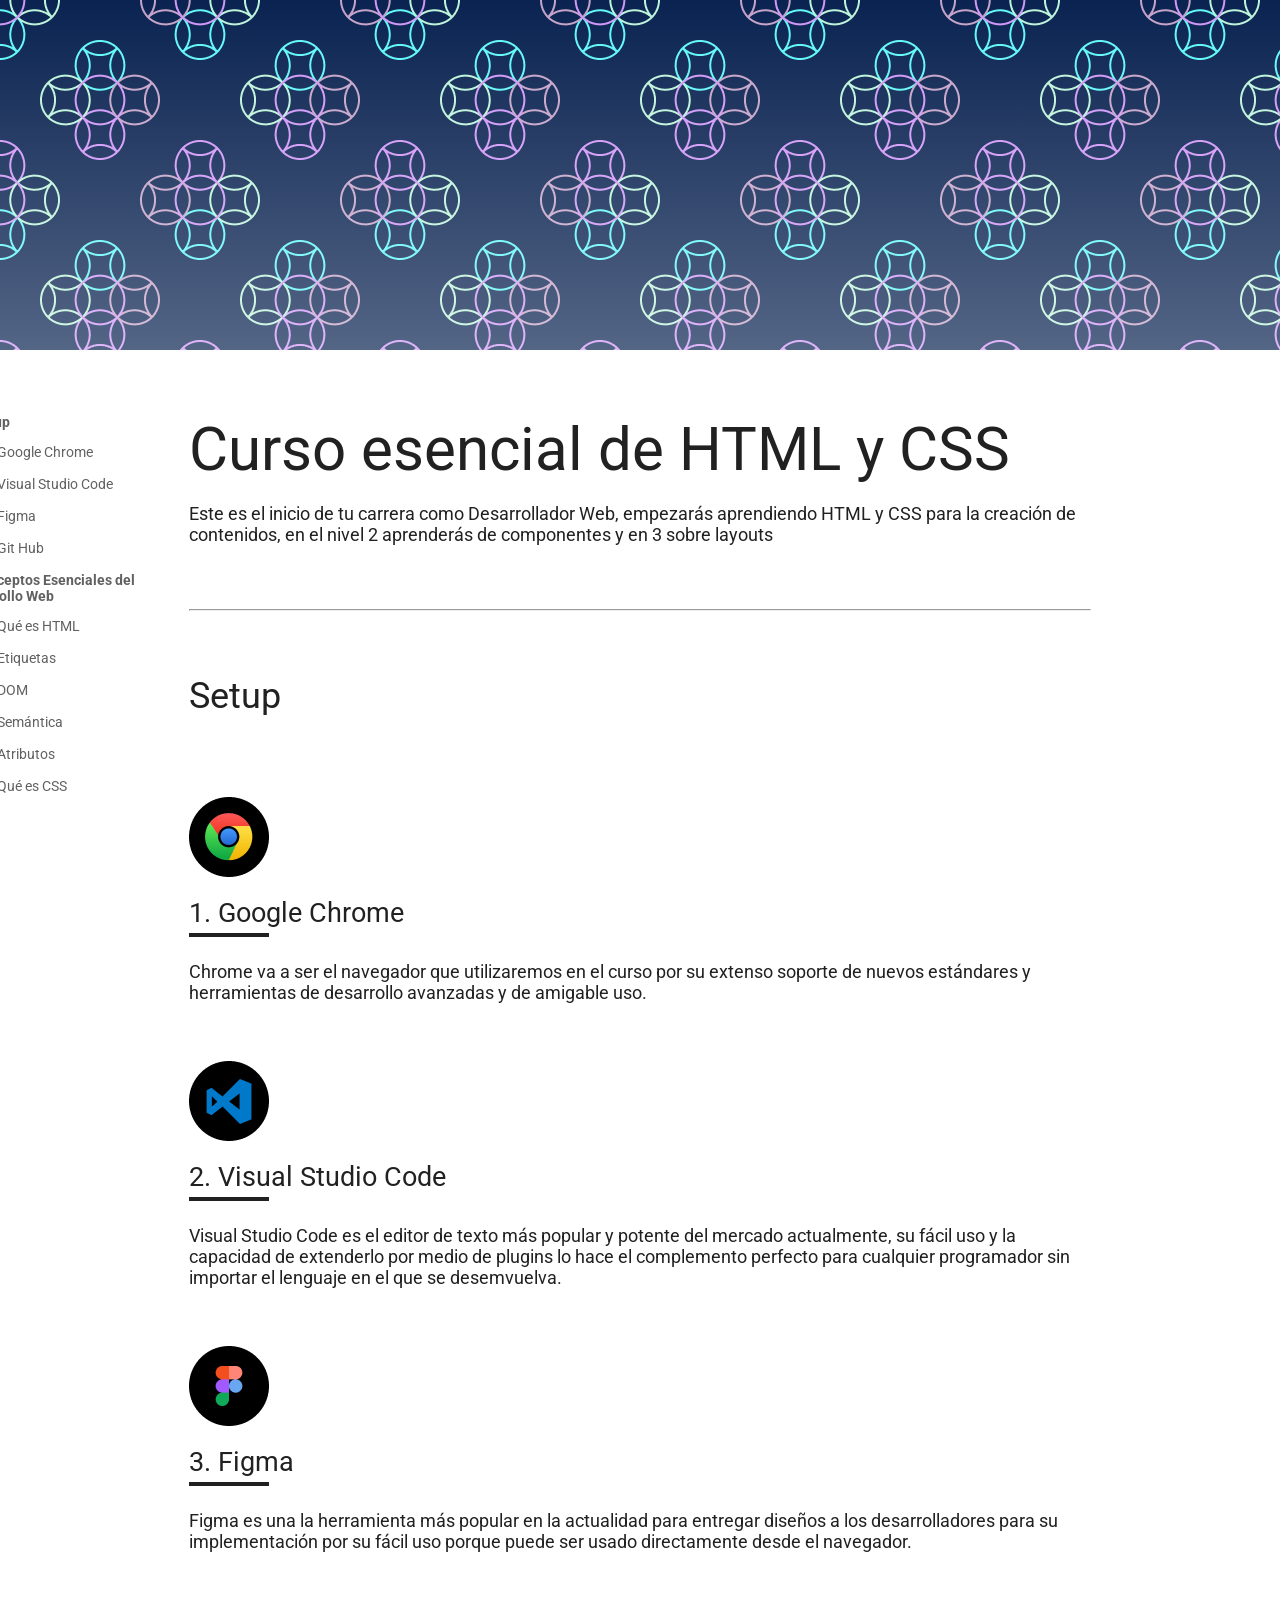
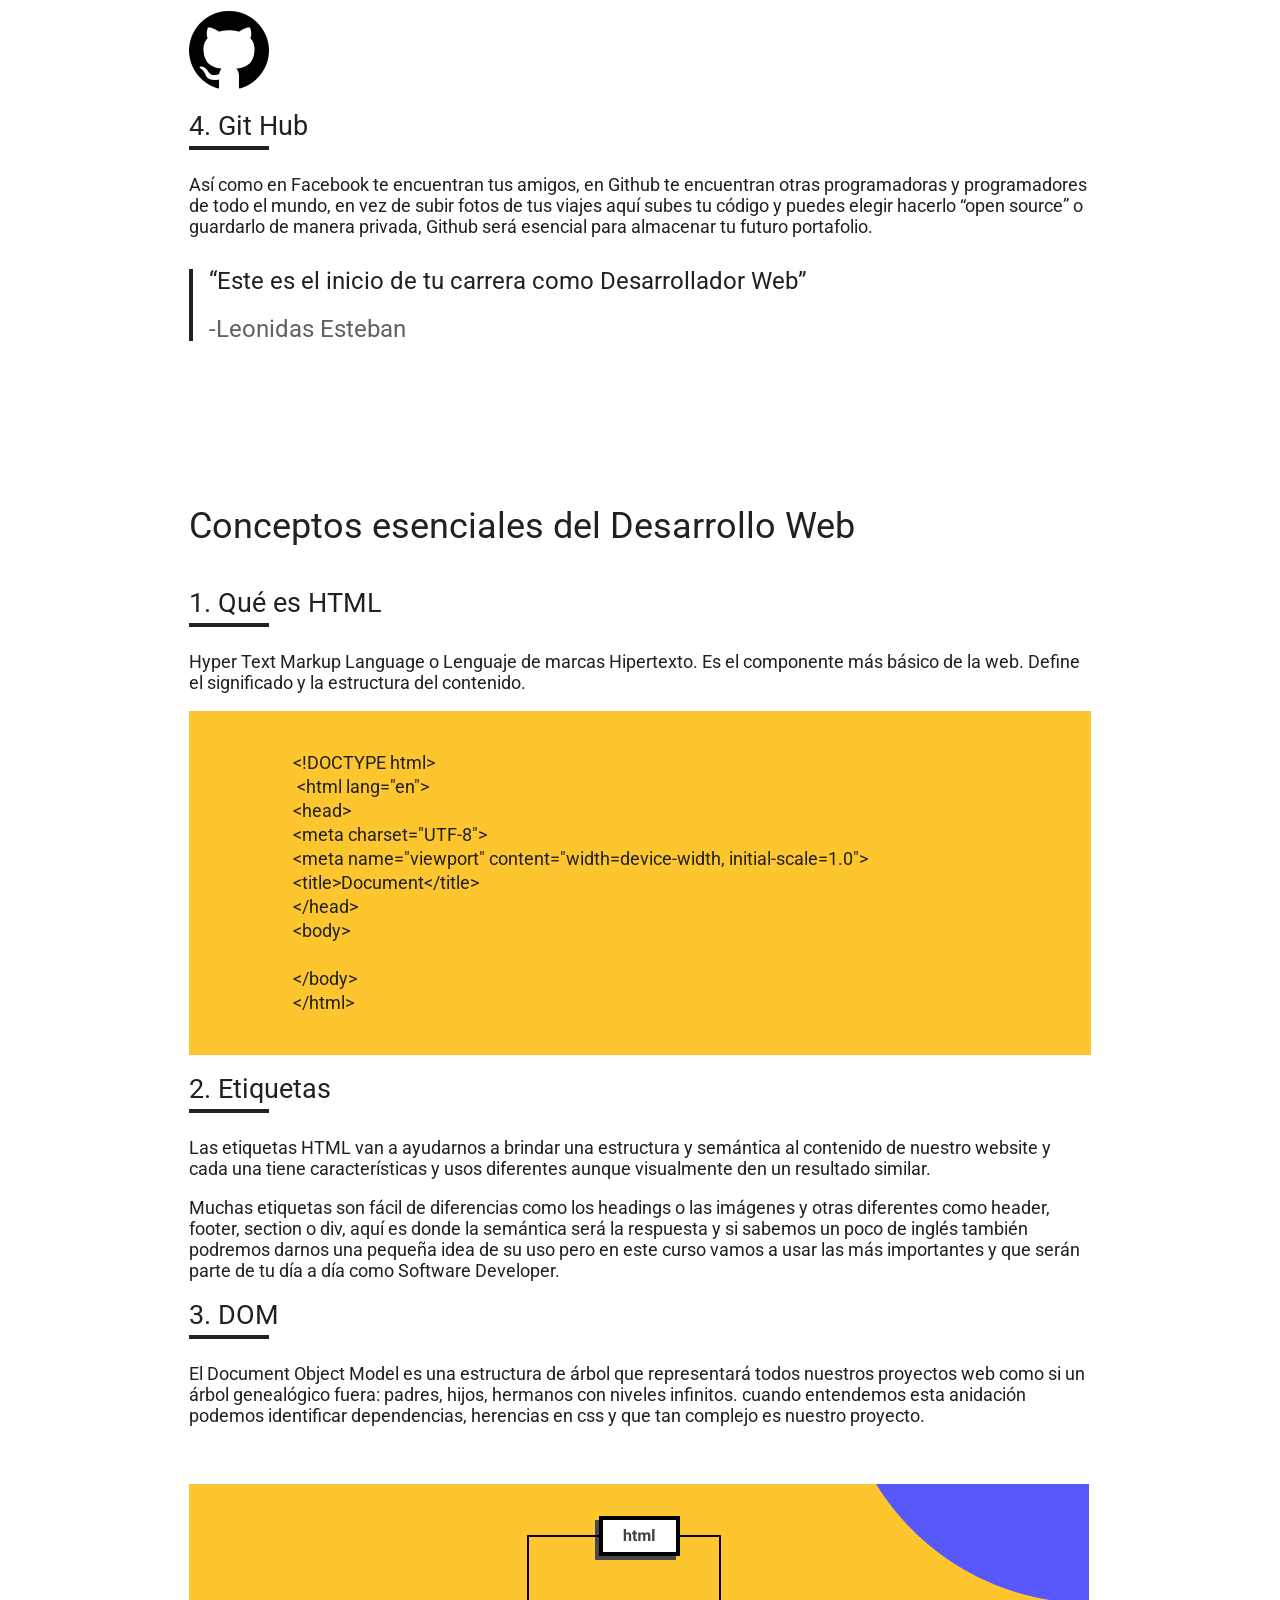
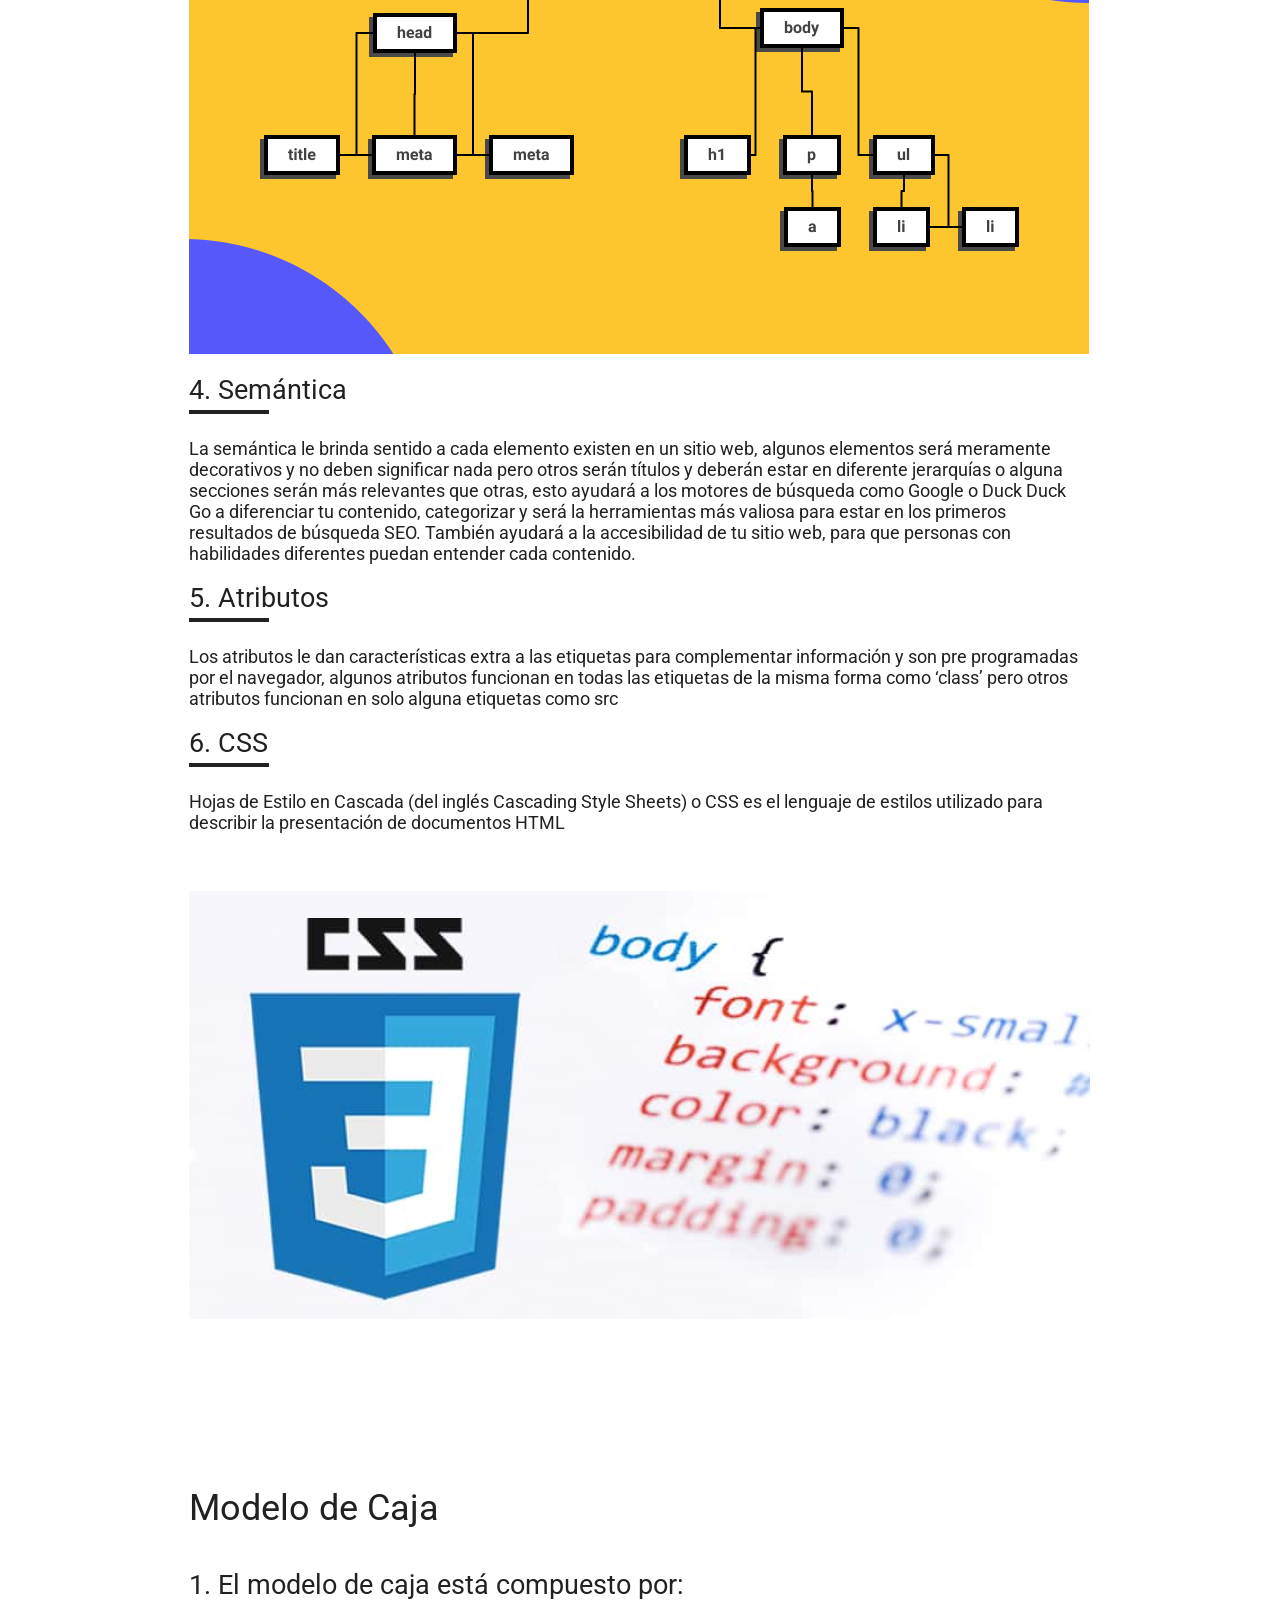
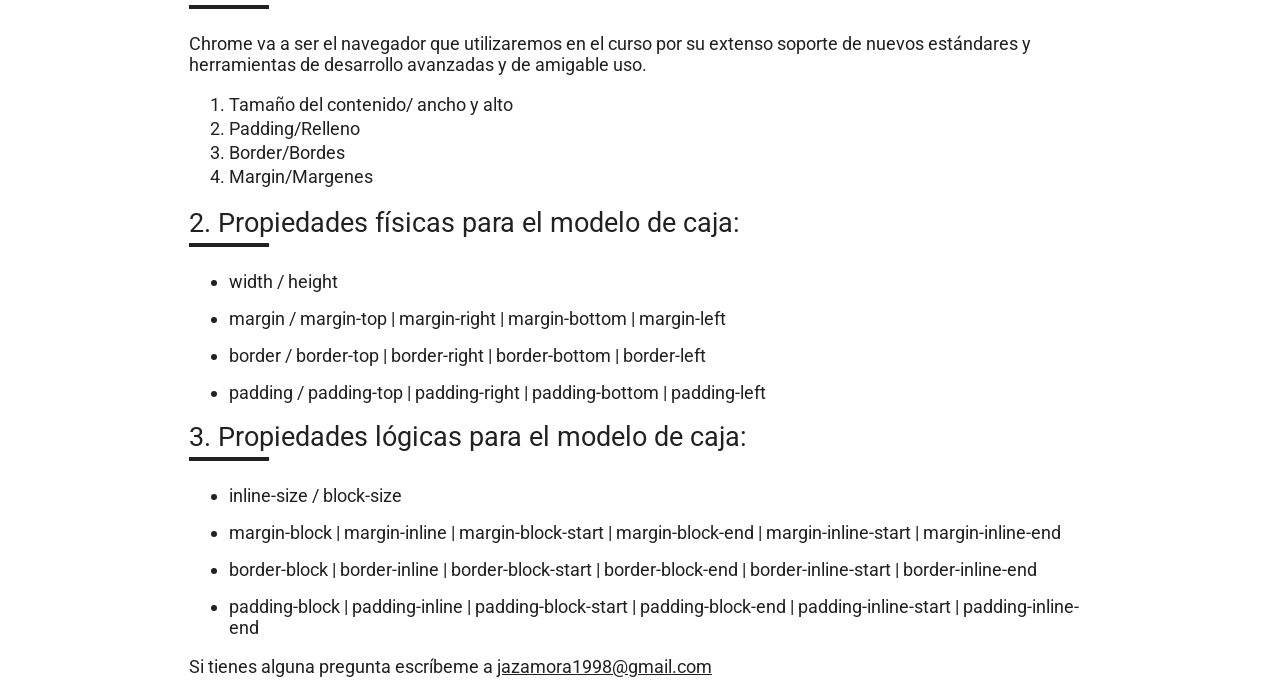
==== commit ca96d9f7: "Maquetado con Valores Fisicos Codigo Final maquetado con valores Fisicos" ====
--- a/index.html
+++ b/index.html
@@ -13,75 +13,58 @@
 <body>
     <div class="hero"></div>
 
-<div class="header">
-    <div class="wrapper">
-        <div class="header-content">
-            <header>
-                <nav>
-                <details open>
-                    <summary>
-                        Setup
-                    </summary>
-                        <ol>
-                            <li>
-                                <a href="#google-chrome">
-                                    Google Chrome
-                                </a>
-                            </li>
-                            <li>
-                                <a href="#VSC">
-                                    Visual Studio Code
-                                </a>
-                            </li>
-                            <li>
-                                <a href="#Figma">
-                                    Figma
-                                </a>
-                            </li>
-                            <li>
-                                <a href="#Github">
-                                    Git Hub
-                                </a>
-                            </li>
-                        </ol>
-                    </details>
-                    
-                    <details open>
-                        <summary>
-                            Conceptos esenciales del Desarrollo Web
-                        </summary>
+    <div class="header">
+        <div class="wrapper">
+            <div class="header-content">
+                <header>
+                    <nav>
+                        <details open>
+                            <summary>Setup</summary>
+                            <ol>
+                                <li>
+                                    <a href="#google-chrome">
+                                        Google Chrome
+                                    </a>
+                                </li>
+                                <li>
+                                    <a href="#VSC">
+                                        Visual Studio Code
+                                    </a>
+                                </li>
+                                <li>
+                                    <a href="#Figma">
+                                        Figma
+                                    </a>
+                                </li>
+                                <li>
+                                    <a href="#Github">
+                                        Git Hub
+                                    </a>
+                                </li>
+                            </ol>
+                        </details>
+                        <details open>
+                            <summary>
+                                Conceptos Esenciales del Desarrollo Web
+                            </summary>
                             <ol>
                                 <li>
                                     <a href="#html">
-                                        Qué es HTML</li>
+                                        Qué es HTML
                                     </a>
-                                <li>
-                                    <a href="#DOM">
-                                        DOM</li>
-                                    </a>
-                                <li>
-                                    <a href="#etiquetas">
-                                        Etiquetas</li>
-                                    </a>
-                                <li>
-                                    <a href="#semantica">
-                                        Semántica</li>
-                                    </a>
-                                <li>
-                                    <a href="#atributos">
-                                        Atributos</li>
-                                    </a>
-                                <li>
-                                    <a href="#CSS">
-                                        Qué es CSS</li>
-                                    </a>
+                                </li>    
+                                <li><a href="#etiquetas">Etiquetas</a></li>
+                                <li><a href="#DOM">DOM</a></li>
+                                <li><a href="#semantica">Semántica</a></li>
+                                <li><a href="#atributos">Atributos </a></li>
+                                <li><a href="#CSS">Qué es CSS</a></li>
                             </ol>
-                    </details>
-                </nav>
-            </header>
+                        </details>
+                    </nav>
+                </header>
+            </div>
         </div>
-    </div>
-</div>    
+    </div>    
     <main class="main">
         <div class="wrapper">
             <div class="main-content">
--- a/css/Styles-physical.css
+++ b/css/Styles-physical.css
@@ -108,8 +108,18 @@
     position: relative;
 }
 
+.main {
+    /*border: 1px solid red;*/
+}
+
 .main-content {
     background: white;
+}
+
+.debug {
+    box-shadow: inset 0 0 0 1px red;
+    outline: 1px solid red;
+    background: red;
 }
 
 .wrapper {
@@ -125,7 +135,7 @@
 
 .section-content {
     margin-top: 164px;
-    position:relative;
+    position: relative;
 }
 
 .section-content:first-of-type {
@@ -170,4 +180,4 @@
     position: absolute;
     left: 0;
     bottom: 0;
-}+}
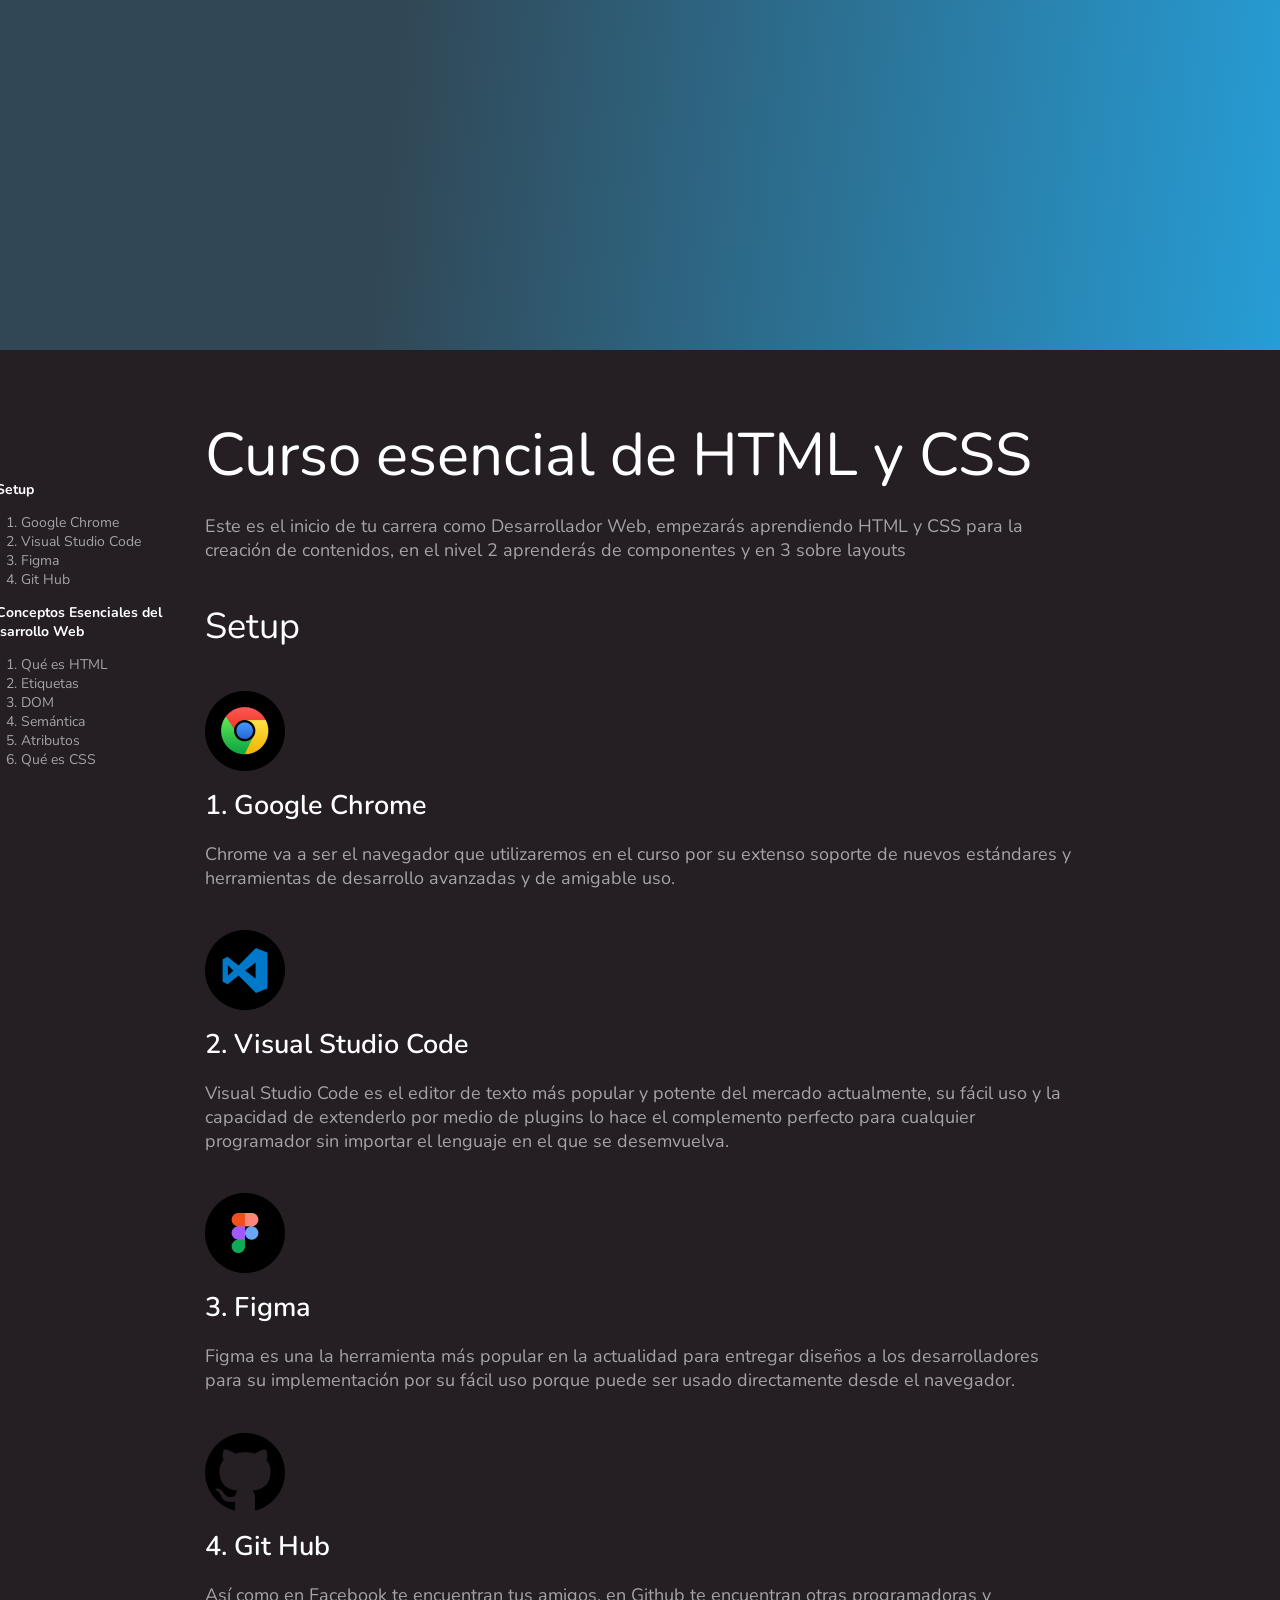
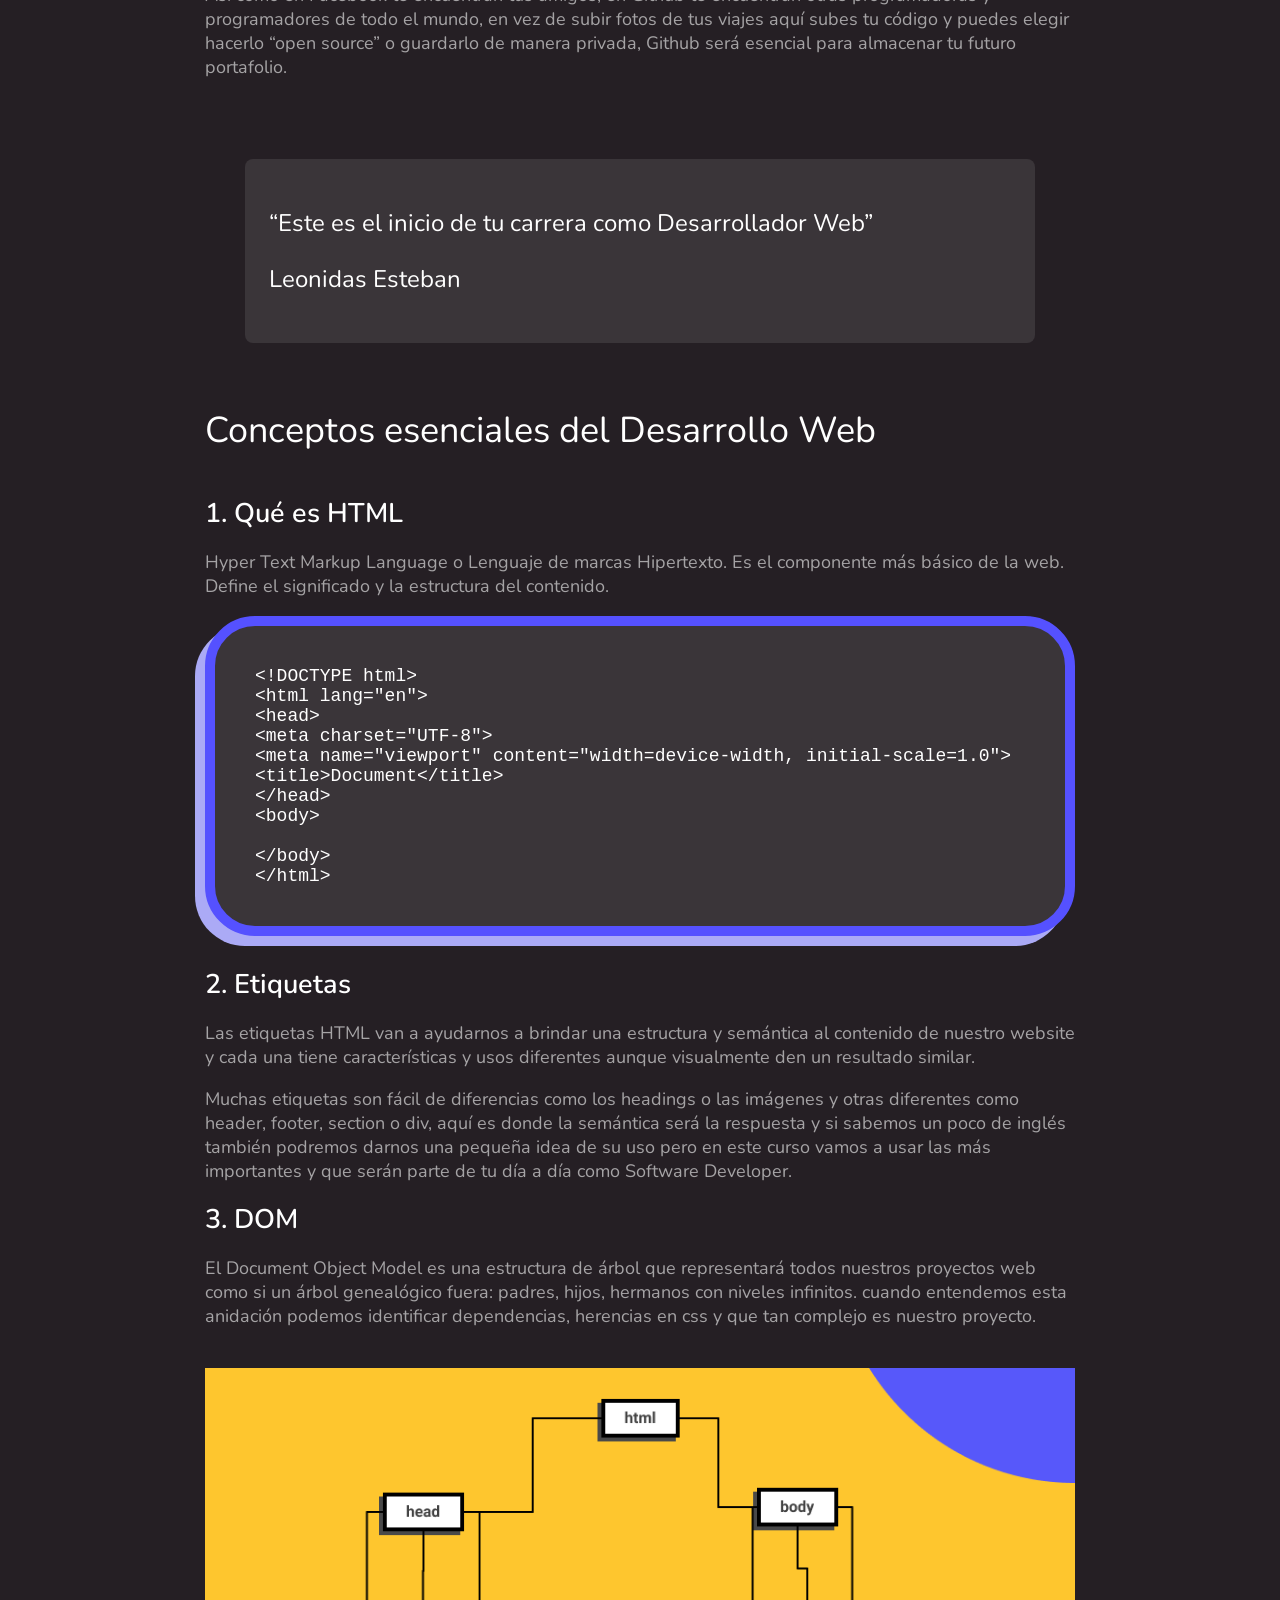
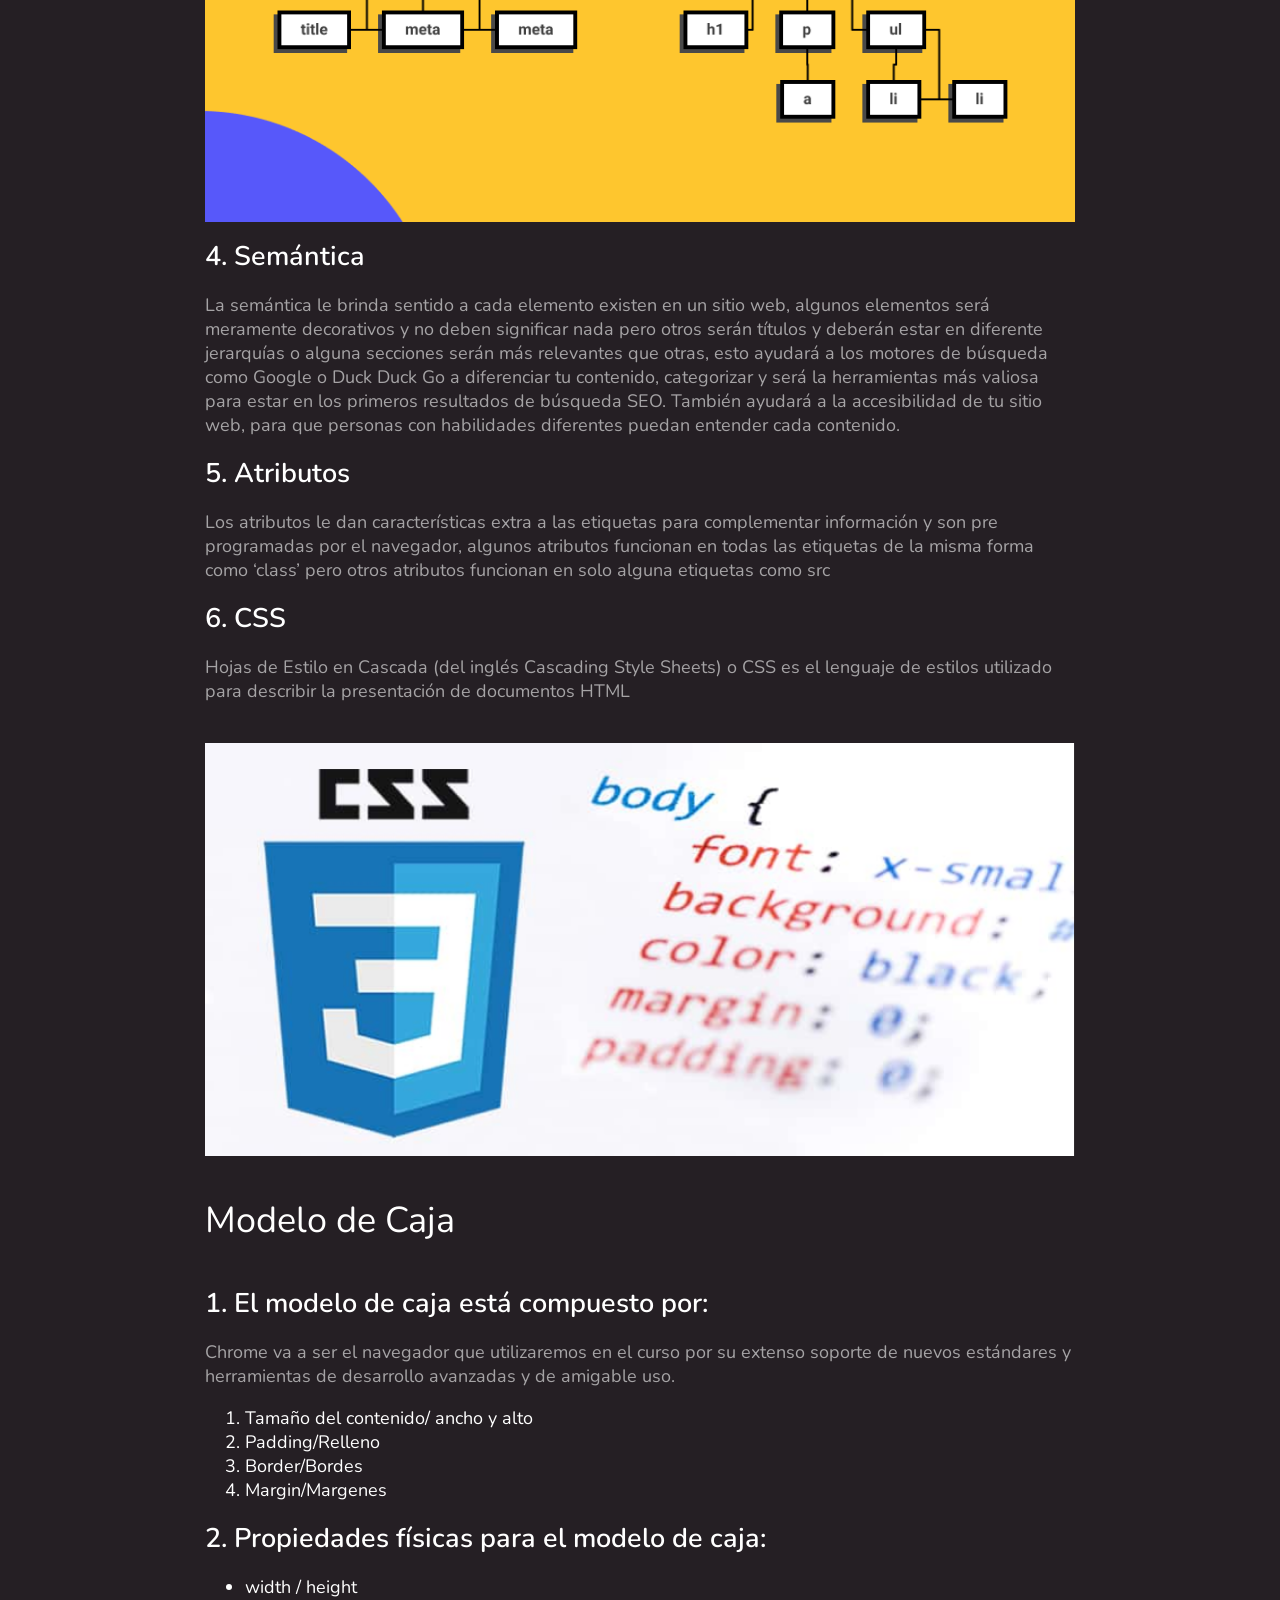
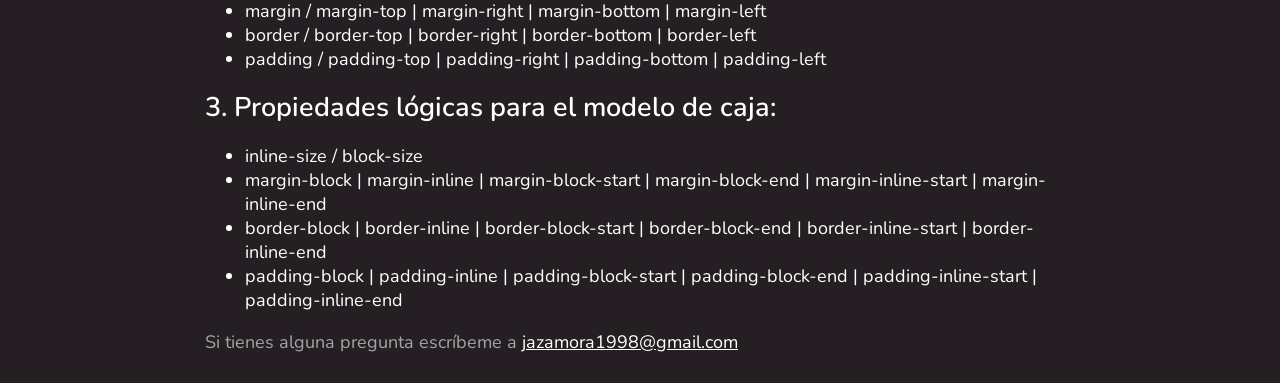
==== commit 43433ce1: "Maquetación con Valores y Propiedades Logicas" ====
--- a/index.html
+++ b/index.html
@@ -4,10 +4,10 @@
     <meta charset="UTF-8">
     <meta name="viewport" content="width=device-width
     , initial-scale=1.0">
-    <link rel="stylesheet" href="css/Styles-physical.css">
+    <link rel="stylesheet" href="css/Styles -logical.css">
     <link rel="preconnect" href="https://fonts.googleapis.com">
     <link rel="preconnect" href="https://fonts.gstatic.com" crossorigin>
-    <link href="https://fonts.googleapis.com/css2?family=Roboto:ital,wght@0,400;0,700;1,400;1,700&display=swap" rel="stylesheet">
+    <link href="https://fonts.googleapis.com/css2?family=Nunito:ital,wght@0,400;0,600;0,700;1,400;1,700&display=swap" rel="stylesheet">
     <title>El Blog de Julio</title>
 </head>
 <body>
@@ -120,18 +120,18 @@
                     <h3 id="html">Qué es HTML</h3>
                     <p>Hyper Text Markup Language o Lenguaje de marcas Hipertexto. Es el componente más básico de la web. Define el significado 
                         y la estructura del contenido.</p>
-                <pre>
-                &lt;!DOCTYPE html&gt;
-                 &lt;html lang=&quot;en&quot;&gt;
-                &lt;head&gt;
-                &lt;meta charset=&quot;UTF-8&quot;&gt;
-                &lt;meta name=&quot;viewport&quot; content=&quot;width=device-width, initial-scale=1.0&quot;&gt;
-                &lt;title&gt;Document&lt;/title&gt;
-                &lt;/head&gt;
-                &lt;body&gt;
+ <pre>
+&lt;!DOCTYPE html&gt;
+&lt;html lang=&quot;en&quot;&gt;
+&lt;head&gt;
+&lt;meta charset=&quot;UTF-8&quot;&gt;
+&lt;meta name=&quot;viewport&quot; content=&quot;width=device-width, initial-scale=1.0&quot;&gt;
+&lt;title&gt;Document&lt;/title&gt;
+&lt;/head&gt;
+&lt;body&gt;
         
-                &lt;/body&gt;
-                &lt;/html&gt;</pre>
+&lt;/body&gt;
+&lt;/html&gt;</pre>
                     <h3 id="etiquetas">Etiquetas</h3>
                     <p>Las etiquetas HTML van a ayudarnos a brindar una estructura y semántica al contenido de nuestro website y cada una tiene características y usos diferentes aunque visualmente den un resultado similar.</p>
                     <p>Muchas etiquetas son fácil de diferencias como los headings o las imágenes y otras diferentes como header, footer, section o div, aquí es donde la semántica será la respuesta y si sabemos un poco de inglés también podremos darnos una pequeña idea de su uso pero en este curso vamos a usar las más importantes y que serán parte de tu día a día como Software Developer.</p>
--- a/css/Styles -logical.css
+++ b/css/Styles -logical.css
@@ -0,0 +1,157 @@
+:root {
+    font-size: 18px;
+    --white30: White;
+    --white20: #a5a3a5;
+    --white10: #3A3539;
+}
+
+body {
+    color: var(--white30);
+    font-family: 'Nunito', sans-serif;
+    background: #251f24;
+    margin: 0;
+    }
+
+a {  
+    color: var(--white30);
+}
+
+.header {
+    position: sticky;
+    inset-block-start: -45px;
+}
+
+.header-content {
+    position: relative;
+    inset-block-start: 65px;
+}
+
+header {
+    font-size: 14px;
+    color: white;
+    position: absolute;
+    inset-block-start: 65px;
+    inset-inline-start: -208px;
+    inline-size: 188px;
+}
+
+header li {
+    color: var(--white20);
+    margin-inline-end: 16px;
+}
+
+header a {
+    color: var(--white20);
+    text-decoration: none;
+}
+
+header a:hover {
+    color: var(--white30);
+    
+}
+
+nav details summary {
+    font-weight: bold;
+}
+
+h1 {
+    font-size: 60px;
+    font-weight: normal;
+    margin-block-start: 64px;
+    margin-block-end: 16px;
+}
+
+h2 {
+    font-size: 2em;
+    font-weight: normal;
+    margin-block: 40px;
+}
+
+hr {
+    margin-block: 40px;
+    border-color: rgba(97,97,97,0.2);
+}
+
+h3 {
+    font-size: 1.5em;
+    font-weight: 600;
+    margin-block: 16px;
+}
+
+.section-content img {
+    margin-block-start: 40px;
+    display: block;
+    max-inline-size: 100%;
+}
+
+pre {
+    background: var(--white10);
+    padding: 40px;
+    overflow: auto;
+    border-radius: 8px;
+    border: 10px solid #5551FF ;
+    box-shadow: -10px 10px 0 0 #ABAAF6;
+    margin-block-end: 30px;
+    border-radius: 50px;
+}
+
+p {
+    color: var(--white20);
+}
+
+.hero {
+    /*background-image: linear-gradient(to top, rgba(255,255,255, .3), transparent), url('../images/pattern.png');*/
+    background-image: linear-gradient(96.07deg, #314755 30.63%, #26A0DA 102.18%);
+    height: 350px;
+}
+
+.section-content {
+    counter-reset: titleList;
+}
+
+.section-content h3 {
+    counter-increment: titleList;
+}
+
+.section-content h3::before {
+    content: counter(titleList, decimal)". ";
+}
+
+/*.section-content h3::after {
+    content: '';
+    width: 32px;
+    height: 4px;
+    background: var(--white30);
+    display: inline-block;
+}*/
+
+blockquote {
+    margin-block-start: 80px;
+    margin-block-end: 63px;
+    background-color: var(--white10);
+    border-radius: 8px;
+    padding: 24px;
+    line-height: 32px;
+    font-size: 24px;
+}
+
+blockquote p {
+    color: var(--white30);
+}
+
+.main hr {
+    display:none
+}
+
+.main {
+
+}
+
+.wrapper {
+    max-inline-size: 902px;
+    margin: auto;
+}
+
+.main-content {
+padding-inline: 16px;
+}
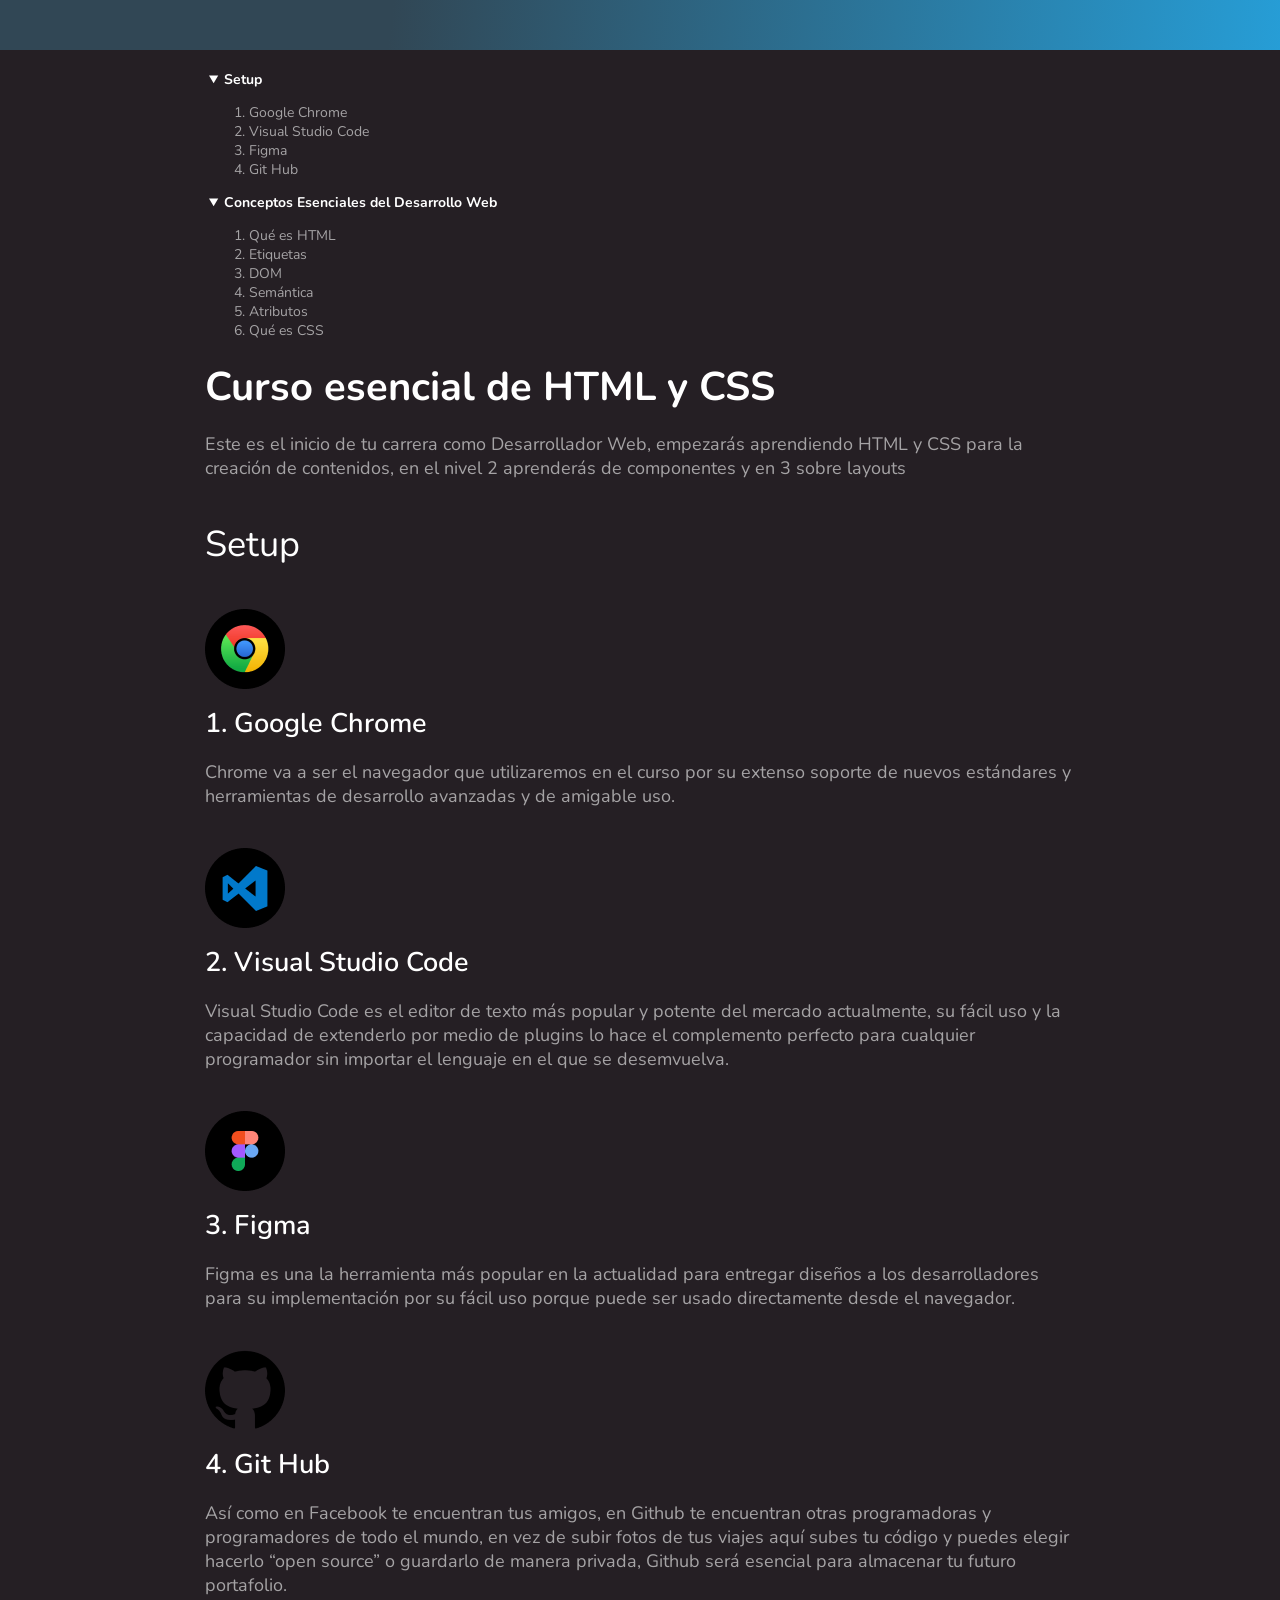
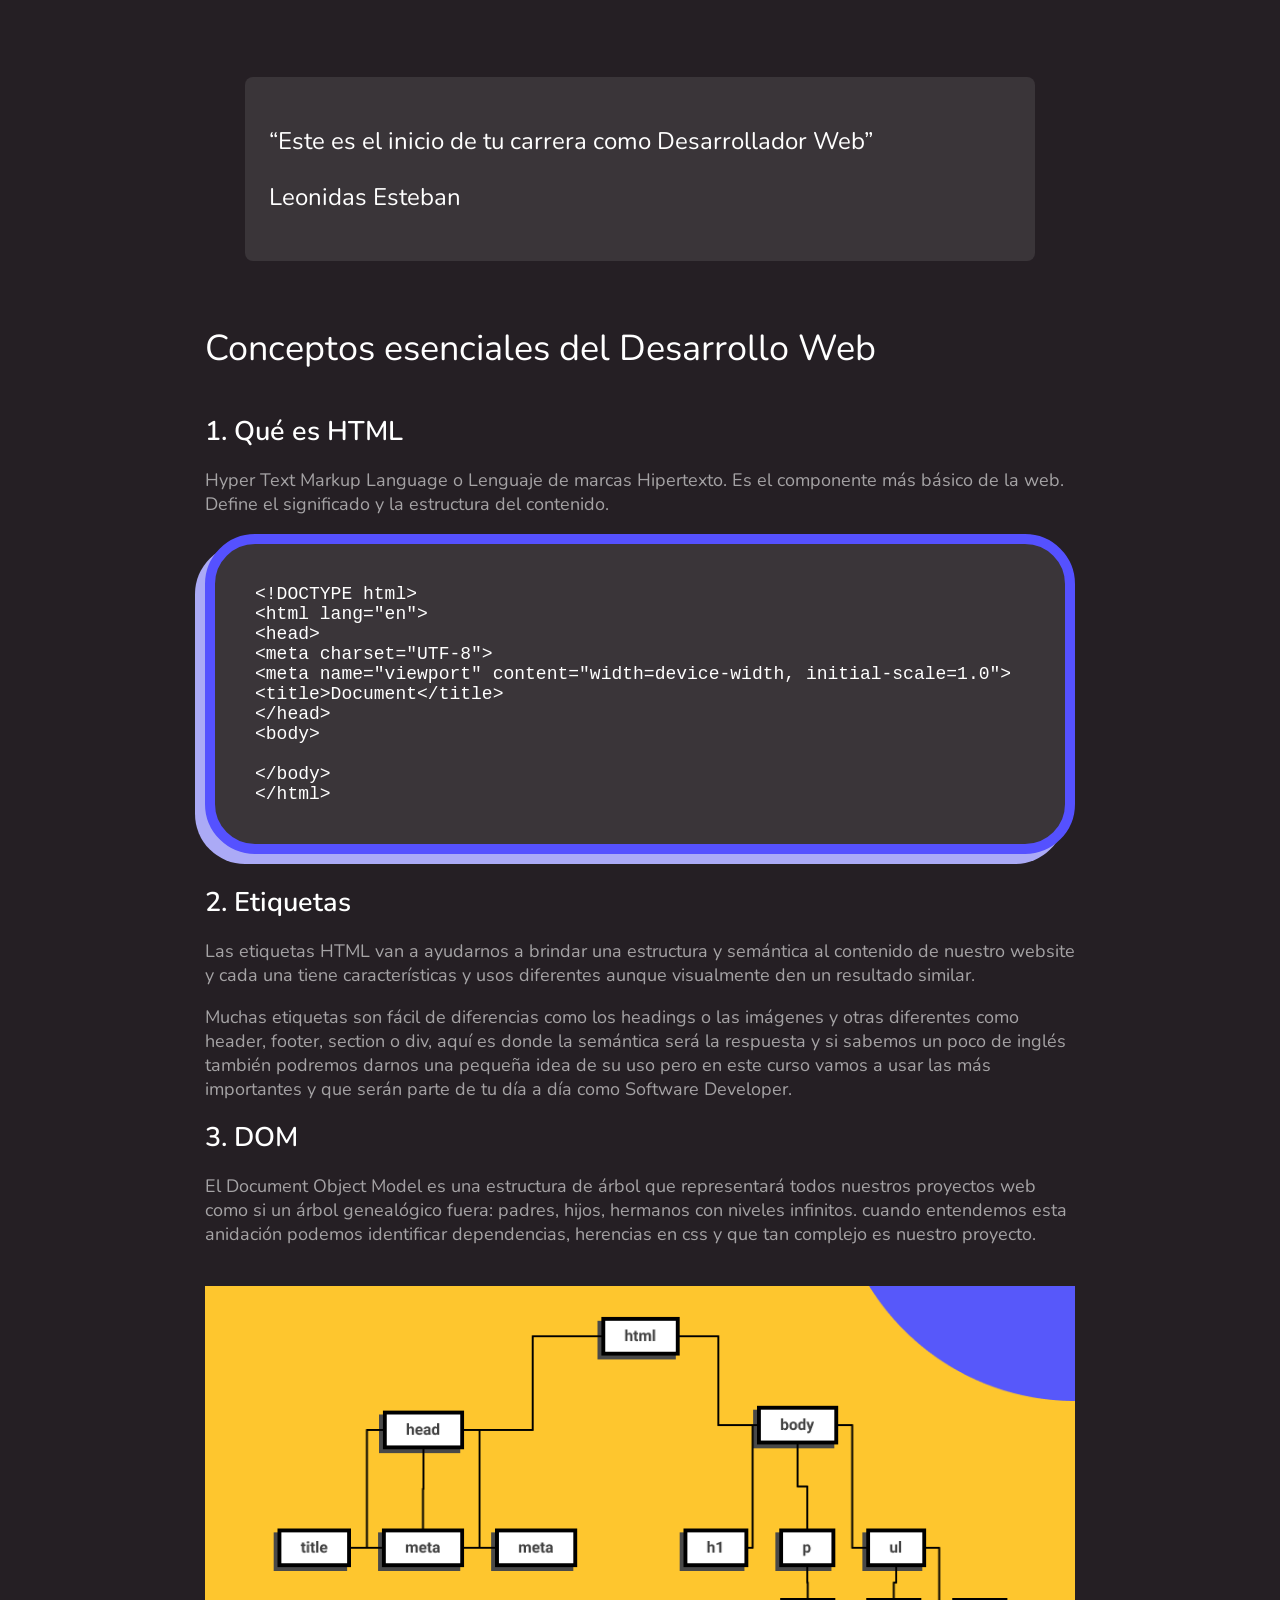
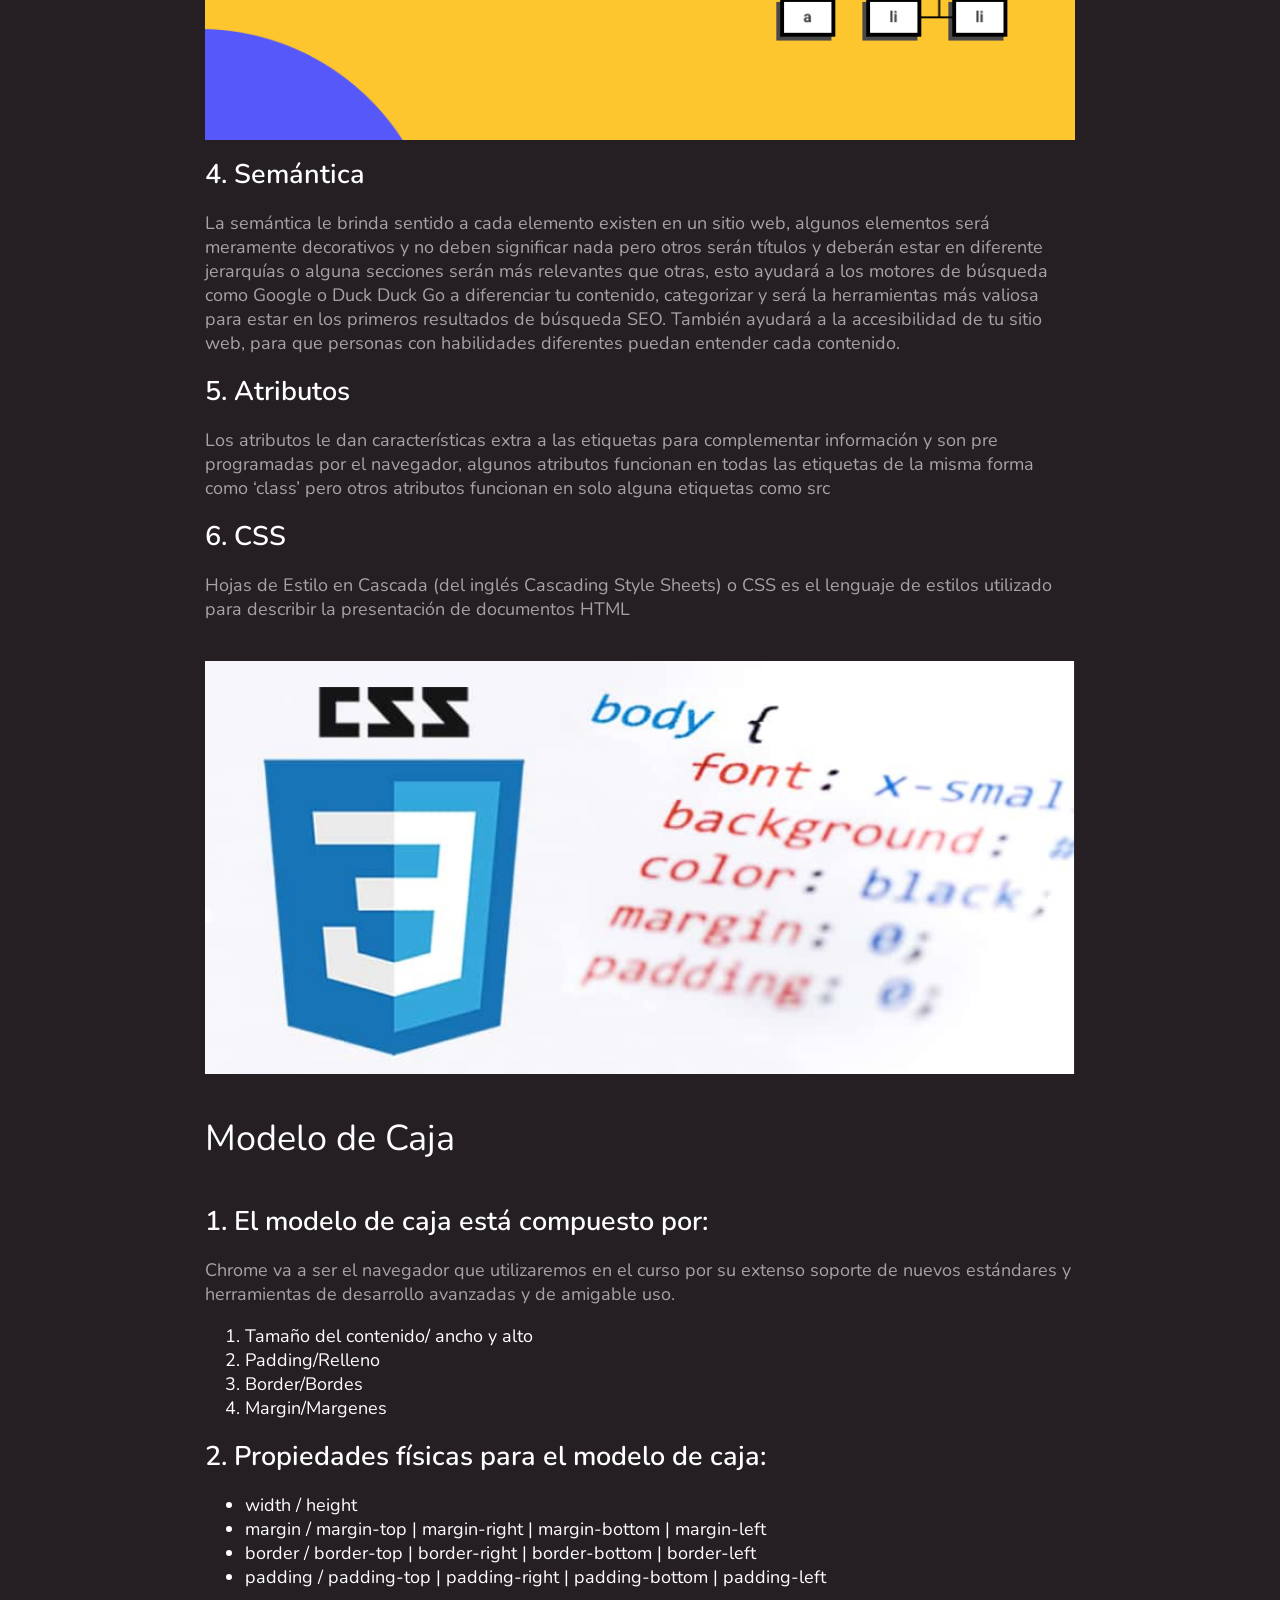
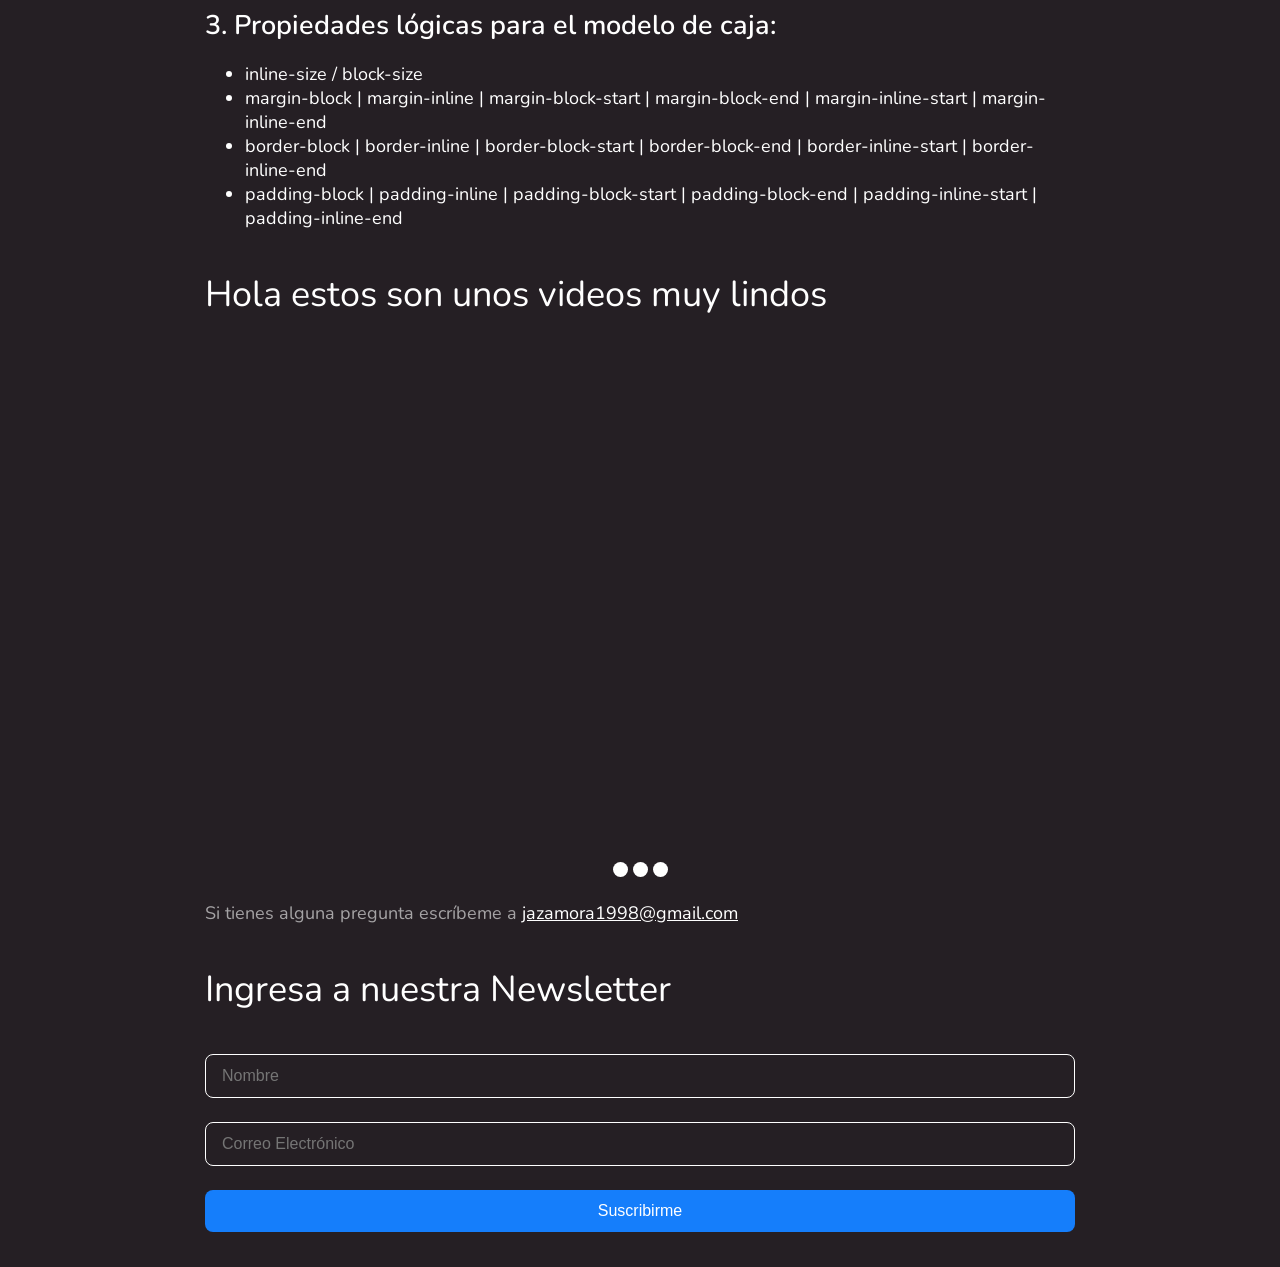
==== commit a3b5e7b1: "Open Graph" ====
--- a/index.html
+++ b/index.html
@@ -9,6 +9,12 @@
     <link rel="preconnect" href="https://fonts.gstatic.com" crossorigin>
     <link href="https://fonts.googleapis.com/css2?family=Nunito:ital,wght@0,400;0,600;0,700;1,400;1,700&display=swap" rel="stylesheet">
     <title>El Blog de Julio</title>
+    <meta property="og:title" content="Mi Proyecto del Curso Esencial de Html y Css" />
+<meta property="og:type" content="website" />
+<meta property="og:description" 
+  content="Todo lo que necesitas saber en tu día a día como Frontend" />
+<meta property="og:url" content="https://blomder.github.io/curso-esencial-html-css/" />
+<meta property="og:image" content="https://blomder.github.io/curso-esencial-html-css/images/dom.png" />
 </head>
 <body>
     <div class="hero"></div>
@@ -176,10 +182,44 @@
                         <li>padding-block | padding-inline | padding-block-start | padding-block-end | padding-inline-start | padding-inline-end</li>
                     </ul>
                 </section>
-            
+                <div class="section-content">
+                    <h2>Hola estos son unos videos muy lindos</h2>
+                    <div class="slider">
+                        <scroll-container class="slider-container">
+                            <scroll-page class="slider-slide" id="video-1">
+                                <iframe class="video" width="560" height="315" src="https://www.youtube.com/embed/5f5Ig_U2Bpk" frameborder="0"
+                                allow="accelerometer; autoplay; clipboard-write; encrypted-media; gyroscope; picture-in-picture"
+                                allowfullscreen></iframe>
+                            </scroll-page>
+                            <scroll-page class="slider-slide" id="video-2">
+                                <iframe class="video" width="560" height="315" src="https://www.youtube.com/embed/5f5Ig_U2Bpk" frameborder="0"
+                                  allow="accelerometer; autoplay; clipboard-write; encrypted-media; gyroscope; picture-in-picture"
+                                  allowfullscreen></iframe>
+                              </scroll-page>
+                              <scroll-page class="slider-slide" id="video-3">
+                                <iframe class="video" width="560" height="315" src="https://www.youtube.com/embed/5f5Ig_U2Bpk" frameborder="0"
+                                  allow="accelerometer; autoplay; clipboard-write; encrypted-media; gyroscope; picture-in-picture"
+                                  allowfullscreen></iframe>
+                              </scroll-page>    
+                        </scroll-container>
+                        <div class="slider-bullet-list">
+                            <a href="#video-1" class="slider-bullet"></a>
+                            <a href="#video-2" class="slider-bullet"></a>
+                            <a href="#video-3" class="slider-bullet"></a>
+                        </div>
+                    </div>
+                </div>
             <p>Si tienes alguna pregunta escríbeme a 
                 <a href="mailto:jazamora1998@gmail.com">jazamora1998@gmail.com</a>
             </p>
+            <div class="section-content">
+                <h2>Ingresa a nuestra Newsletter</h2>
+                <form action="#" class="form">
+                <input type="text" required placeholder="Nombre">
+                <input type="email" required placeholder="Correo Electrónico">
+                <input type="submit" value="Suscribirme">
+                </form>
+            </div>
             </div>
         </div>
     </main>
--- a/css/Styles -logical.css
+++ b/css/Styles -logical.css
@@ -17,22 +17,18 @@
 }
 
 .header {
-    position: sticky;
-    inset-block-start: -45px;
+   
 }
 
 .header-content {
-    position: relative;
-    inset-block-start: 65px;
+    padding-inline: 20px;
+
 }
 
 header {
     font-size: 14px;
     color: white;
-    position: absolute;
-    inset-block-start: 65px;
-    inset-inline-start: -208px;
-    inline-size: 188px;
+    margin-block-start: 20px;
 }
 
 header li {
@@ -55,9 +51,9 @@
 }
 
 h1 {
-    font-size: 60px;
-    font-weight: normal;
-    margin-block-start: 64px;
+    
+    font-size: 40px;
+    margin-block-start: 20px;
     margin-block-end: 16px;
 }
 
@@ -102,7 +98,7 @@
 .hero {
     /*background-image: linear-gradient(to top, rgba(255,255,255, .3), transparent), url('../images/pattern.png');*/
     background-image: linear-gradient(96.07deg, #314755 30.63%, #26A0DA 102.18%);
-    height: 350px;
+    block-size: 50px;
 }
 
 .section-content {
@@ -154,4 +150,83 @@
 
 .main-content {
 padding-inline: 16px;
+}
+
+.slider-container {
+    display: block;
+    overflow: auto;
+    scroll-behavior: smooth;
+    white-space: nowrap;
+    font-size: 0;
+}
+
+.video {
+    margin: 0;
+    display: inline-block;
+    width: 100%;
+    height: auto;
+    aspect-ratio: 16/9;
+}
+
+.slider-bullet-list {
+    text-align: center;
+    margin-block-start: 10px;
+}
+
+.slider-bullet {
+    display: inline-block;
+    inline-size: 15px;
+    block-size: 15px;
+    background: white;
+    border-radius: 50%;   
+}
+
+.form input{
+    inline-size: 100%;
+    border: 1px solid var(--white30);
+    background: #251f24;
+    box-sizing: border-box;
+    border-radius: 8px;
+    padding-inline: 16px;
+    padding-block: 12px;
+    color: var(--white30);
+    font-size: 16px;
+    display: block;
+    margin-block-end:24px;
+}
+
+.form input[type="submit"] {
+    background: #157EFB;
+    border: none;
+}
+.form input ::-webkit-input-placeholder {
+    color: var(--white20);
+}
+
+@media screen and (min-width: 1366px) {
+    
+    .header {
+        position: sticky;
+        inset-block-start: -45px;
+    }
+    
+    .header-content {
+        position: relative;
+        inset-block-start: 65px;
+        padding-inline: 0;
+    }
+    
+    header {
+        position: absolute;
+        inset-block-start: 65px;
+        inset-inline-start: -208px;
+        inline-size: 188px;
+    }
+    .hero {
+        block-size: 350px;
+    }
+    h1 {
+        font-size: 60px;
+        margin-block-start: 64px;
+    }
 }
